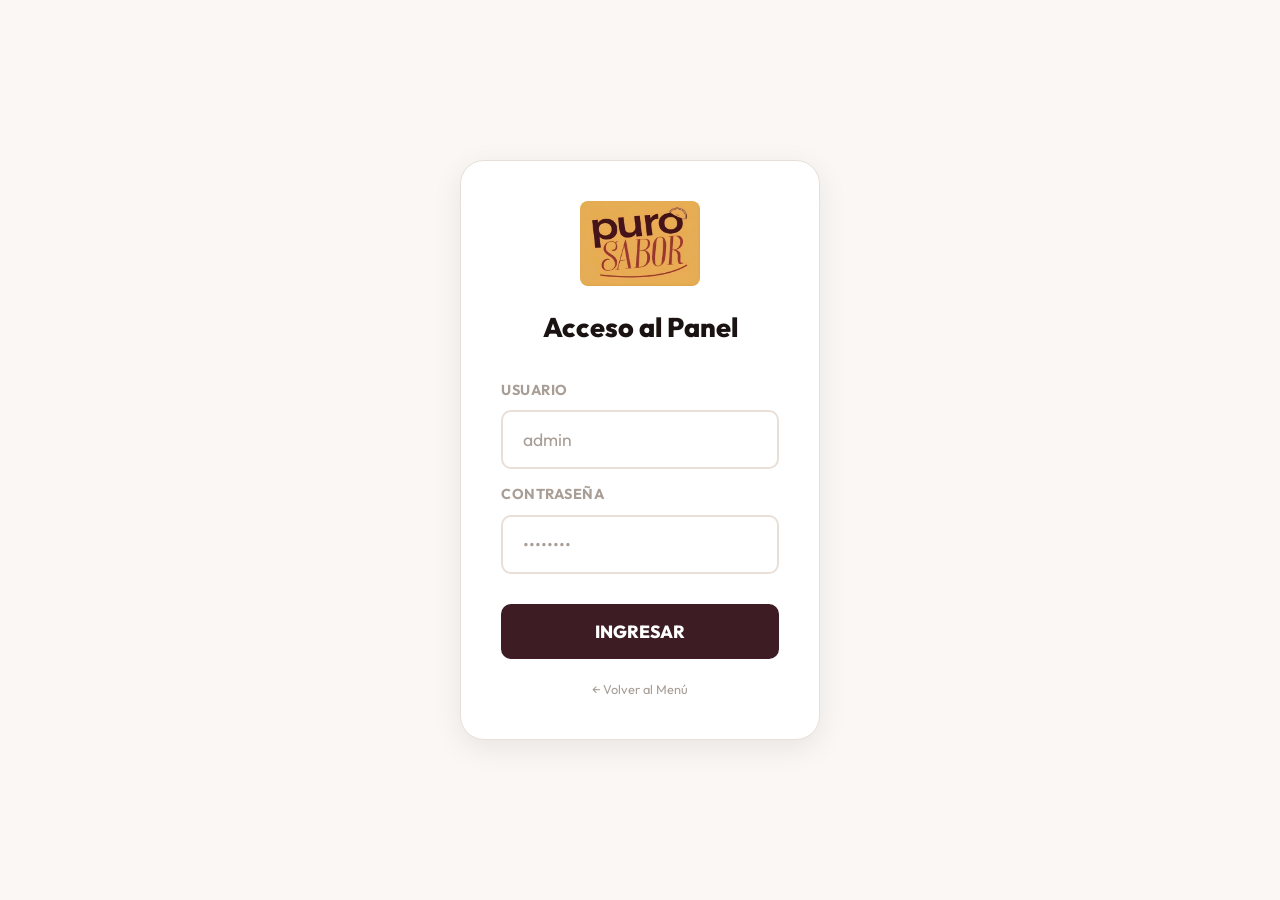
==== admin.html @ fdc26903 "Add files via upload" ====
<!DOCTYPE html>
<html lang="es">

<head>
    <meta charset="UTF-8">
    <meta name="viewport" content="width=device-width, initial-scale=1.0">
    <title>Admin | Puro Sabor</title>
    <link rel="icon" href="https://cdn-icons-png.flaticon.com/512/3075/3075977.png" type="image/png">
    <link rel="stylesheet" href="https://cdnjs.cloudflare.com/ajax/libs/font-awesome/6.5.1/css/all.min.css">
    <link rel="stylesheet" href="style.css">
    <script>if (sessionStorage.getItem('bocado_auth') !== 'true') window.location.href = 'login.html';</script>
</head>

<body>

    <header class="app-header">
        <div class="container" style="display:flex;justify-content:space-between;align-items:center;">
            <div class="brand">
                <img src="img/logo.jpg" alt="Logo" class="brand-logo">
                <div class="brand-text">
                    <h1>Panel Admin</h1>
                    <span>Gestión de Puro Sabor Menú</span>
                </div>
            </div>
            <div style="display:flex;gap:8px;">
                <a href="index.html"
                    style="padding:10px 16px;background:var(--bg-muted);border-radius:10px;color:var(--text-secondary);text-decoration:none;font-size:0.85rem;font-weight:600;"><i
                        class="fas fa-store"></i> Ver Tienda</a>
                <button onclick="sessionStorage.clear();location.href='login.html'"
                    style="padding:10px 16px;background:#fde8e8;border:none;border-radius:10px;color:#e74c3c;font-weight:600;cursor:pointer;font-size:0.85rem;"><i
                        class="fas fa-sign-out-alt"></i></button>
            </div>
        </div>
    </header>

    <main class="container" style="padding-top:20px;padding-bottom:60px;">

        <!-- ===== SHOP STATUS TOGGLE ===== -->
        <section class="admin-form-card" style="border-left: 5px solid var(--brand); padding: 20px;">
            <div style="display: flex; align-items: center; justify-content: space-between;">
                <div>
                    <h3 style="margin-bottom: 4px; color: var(--brand);">ESTADO DEL LOCAL</h3>
                    <p id="shop-status-text" style="font-size: 0.85rem; color: var(--text-secondary);">Cargando
                        estado...</p>
                </div>
                <label class="switch">
                    <input type="checkbox" id="shop-open-toggle" onchange="toggleShopStatus(this.checked)">
                    <span class="slider round"></span>
                </label>
            </div>
        </section>

        <!-- ===== DISCOUNT CODE TOGGLE ===== -->
        <section class="admin-form-card" style="border-left: 5px solid #8b5cf6; padding: 20px; margin-top: 20px;">
            <div style="display: flex; align-items: center; justify-content: space-between;">
                <div>
                    <h3 style="margin-bottom: 4px; color: #8b5cf6;"><i class="fas fa-ticket-alt"></i> CÓDIGO DE DESCUENTO</h3>
                    <p style="font-size: 0.85rem; color: var(--text-secondary);">Habilita un código promocional en el checkout.</p>
                </div>
                <label class="switch">
                    <input type="checkbox" id="discount-toggle" onchange="toggleDiscountStatus(this.checked)">
                    <span class="slider round"></span>
                </label>
            </div>
            
            <div id="discount-settings" style="display: none; padding-top: 15px; margin-top: 15px; border-top: 1px dashed var(--border);">
                <div style="display: flex; gap: 15px; align-items: flex-end;">
                    <div style="flex: 1;">
                        <label style="font-size: 0.75rem; font-weight: bold; color: var(--text-muted); display: block; margin-bottom: 4px;">CÓDIGO GENERADO</label>
                        <div style="display: flex; gap: 8px;">
                            <input type="text" id="discount-code" readonly style="flex: 1; background: var(--bg-hover); padding: 8px 12px; border-radius: 6px; font-family: monospace; font-size: 1.2rem; font-weight: bold; letter-spacing: 2px; color: var(--text-primary); text-align: center; border: 1px solid var(--border);">
                            <button onclick="generateNewDiscountCode()" title="Generar nuevo código" style="background: var(--bg-muted); border: 1px solid var(--border); border-radius: 6px; padding: 0 12px; cursor: pointer; color: var(--text-secondary);"><i class="fas fa-sync-alt"></i></button>
                        </div>
                    </div>
                    <div style="flex: 1;">
                        <label style="font-size: 0.75rem; font-weight: bold; color: var(--text-muted); display: block; margin-bottom: 4px;">MONTO DE DESCUENTO ($)</label>
                        <input type="number" id="discount-amount" value="500" min="0" step="100" style="width: 100%; padding: 8px; border-radius: 6px; border: 1px solid var(--border); font-size: 1rem; text-align: center;">
                    </div>
                </div>
                <button onclick="saveDiscountSettings()" class="btn-save" style="margin-top: 15px; background: #8b5cf6;">Guardar Descuento</button>
            </div>
        </section>

        <!-- ===== HELP SECTION: IMAGES ===== -->
        <section class="admin-form-card"
            style="background: var(--brand-bg); border-style: dashed; border-color: var(--brand); padding: 15px;">
            <h3 style="margin-bottom: 12px; color: var(--brand);">
                <i class="fas fa-info-circle"></i> Instrucciones para fotos
            </h3>
            <p style="font-size: 0.85rem; color: var(--text-secondary); margin-bottom: 12px;">
                Para que tus fotos se vean perfectas en el menú, te recomendamos usar <strong>ImgBB</strong>:
            </p>
            <ol
                style="font-size: 0.8rem; color: var(--text-secondary); margin-left: 18px; margin-bottom: 16px; line-height: 1.5;">
                <li>Entra a <strong>ImgBB</strong> (botón abajo).</li>
                <li>Inicia sesión con tu cuenta de Google.</li>
                <li>Sube la foto de tu producto.</li>
                <li>En el menú desplegable, elige <strong>"Enlaces directos"</strong>.</li>
                <li>Copia ese enlace (termina en .jpg o .png) y pégalo abajo.</li>
            </ol>
            <a href="https://imgbb.com/" target="_blank" class="btn-save"
                style="display: inline-flex; align-items: center; justify-content: center; gap: 8px; text-decoration: none; width: auto; padding: 10px 20px;">
                <i class="fas fa-external-link-alt"></i> IR A IMGBB
            </a>
        </section>

        <!-- ===== BANNERS SECTION ===== -->
        <section>
            <h3 style="font-size:1rem;font-weight:700;margin-bottom:12px;display:flex;align-items:center;gap:8px;"><i
                    class="fas fa-images" style="color:var(--brand);"></i> Carrusel de Promociones</h3>

            <div class="admin-form-card">
                <h3 id="banner-form-title"><i class="fas fa-plus-circle"></i> Nueva Promoción</h3>
                <form id="banner-form">
                    <input type="hidden" id="b-edit-id">
                    <div class="form-group">
                        <label>TÍTULO (con emojis si querés)</label>
                        <input type="text" id="b-title" placeholder="Ej: 🔥 HOY: 2x1 en Pizzas" required>
                    </div>
                    <div class="form-row">
                        <div class="form-group">
                            <label>SUBTÍTULO</label>
                            <input type="text" id="b-subtitle" placeholder="Ej: Solo hasta las 22hs">
                        </div>
                        <div class="form-group">
                            <label>COLOR DE FONDO</label>
                            <input type="color" id="b-color" value="#1a1311" style="height:46px;padding:4px;">
                        </div>
                    </div>
                    <button type="submit" class="btn-save">Guardar Promoción</button>
                    <button type="button" id="b-cancel" class="btn-cancel">Cancelar</button>
                </form>
            </div>

            <div id="banner-list"></div>
        </section>

        <hr style="border:none;border-top:1px solid var(--border);margin:32px 0;">

        <!-- ===== SCHEDULES SECTION ===== -->
        <section>
            <h3 style="font-size:1rem;font-weight:700;margin-bottom:12px;display:flex;align-items:center;gap:8px;"><i
                    class="fas fa-clock" style="color:var(--brand);"></i> Horarios de Entrega</h3>
            <div class="admin-form-card" style="padding:16px;">
                <p style="font-size:0.85rem;color:var(--text-muted);margin-bottom:16px;">
                    Apaga un horario si la cocina ya no puede tomar más pedidos para esa franja. Los cambios se guardan
                    automáticamente.
                </p>
                <div id="schedule-list"
                    style="display:grid;grid-template-columns:repeat(auto-fill, minmax(140px, 1fr));gap:12px;">
                    <!-- Filled by JS -->
                </div>
            </div>
        </section>

        <hr style="border:none;border-top:1px solid var(--border);margin:32px 0;">

        <!-- ===== PRODUCTS SECTION ===== -->
        <section>
            <h3
                style="font-size:1rem;font-weight:700;margin-bottom:12px;display:flex;align-items:center;justify-content:space-between;">
                <span><i class="fas fa-utensils" style="color:var(--brand);"></i> Productos del Menú</span>
            </h3>

            <!-- Botón flotante para móvil -->
            <button class="floating-add-btn" onclick="openProductModal()" title="Agregar producto">
                <i class="fas fa-plus"></i>
            </button>

            <!-- Modal para Agregar/Editar Producto -->
            <div id="product-modal" class="modal-overlay">
                <div class="modal-content">
                    <button class="modal-close" onclick="closeProductModal()"><i class="fas fa-times"></i></button>
                    <h3 id="product-form-title" style="margin-bottom:20px; color:var(--brand);">
                        <i class="fas fa-plus-circle"></i> Agregar Producto
                    </h3>
                    <form id="product-form">
                        <input type="hidden" id="p-edit-id">
                        <div class="form-group">
                            <label>NOMBRE</label>
                            <input type="text" id="p-name" placeholder="Ej: Empanada de Carne" required>
                        </div>
                        <div class="form-row">
                            <div class="form-group">
                                <label>PRECIO ($)</label>
                                <input type="number" id="p-price" placeholder="1450" required>
                            </div>
                            <div class="form-group">
                                <label>CATEGORÍA</label>
                                <select id="p-category">
                                    <option value="Menú Trabajador">Menú Trabajador</option>
                                    <option value="Menú Habitual">Menú Habitual</option>
                                    <option value="Platos Principales">Platos Principales</option>
                                    <option value="Combos">Combos</option>
                                </select>
                            </div>
                        </div>
                        <div class="form-row">
                            <div class="form-group">
                                <label>URL IMAGEN</label>
                                <input type="text" id="p-img" placeholder="https://images.unsplash.com/photo-...">
                            </div>
                            <div class="form-group">
                                <label>STOCK</label>
                                <input type="number" id="p-stock" value="100" min="0" required>
                            </div>
                        </div>
                        <div class="form-group">
                            <label>ORDEN EN EL MENÚ</label>
                            <input type="number" id="p-order" value="1" required>
                        </div>
                        <div class="form-group">
                            <label>DESCRIPCIÓN</label>
                            <textarea id="p-desc" rows="2" placeholder="Ingredientes, tamaño..."></textarea>
                        </div>
                        <div class="form-group"
                            style="display:flex;align-items:center;gap:10px;margin-bottom:16px;background:var(--bg-muted);padding:12px;border-radius:8px;">
                            <label style="margin:0;flex:1;">¿ESTÁ DISPONIBLE?</label>
                            <input type="checkbox" id="p-active" checked
                                style="width:24px;height:24px;accent-color:var(--success);cursor:pointer;">
                            <span style="font-size:0.85rem;color:var(--text-secondary);"
                                id="p-active-lbl">Visible</span>
                        </div>

                        <div style="background:var(--bg-muted); padding:15px; border-radius:12px; margin-bottom:20px;">
                            <label style="font-weight:bold; color:var(--primary); display:block; margin-bottom:10px;"><i
                                    class="fas fa-salad"></i> GESTIÓN DE GUARNICIONES</label>

                            <div class="form-group" style="margin-bottom:15px;">
                                <label>MÁXIMO A ELEGIR</label>
                                <input type="number" id="p-sides-limit" value="1" min="1" max="5" style="width:80px;">
                            </div>

                            <label
                                style="font-size:0.85rem; color:var(--text-secondary); display:block; margin-bottom:8px;">OPCIONES
                                DISPONIBLES:</label>
                            <div id="sides-checkboxes" style="display:grid; grid-template-columns:1fr 1fr; gap:10px;">
                                <!-- Dinámico -->
                            </div>
                        </div>
                        <button type="submit" class="btn-save">Guardar Cambios</button>
                    </form>
                </div>
            </div>

            <div id="product-list"></div>
        </section>
    </main>

    <div id="toast" class="toast"><i class="fas fa-check-circle"></i> <span id="toast-msg"></span></div>

    <script>
        // --- Init & State ---
        // ===================================================
        // CONFIGURACIÓN MAESTRA — API Unificada
        // ===================================================
        const cloudUrl = 'https://synergydev.com.ar/PScomanda/api.php';
        // ===================================================

        let SIDES_LIST = [];

        localStorage.removeItem('bocado_schedules'); // FLUSH CORRUPT DATES
        let products = JSON.parse(localStorage.getItem('bocado_products')) || [];
        let banners = JSON.parse(localStorage.getItem('bocado_banners')) || [];
        let schedules = [];

        function renderSidesAdmin() {
            const container = document.getElementById('sides-checkboxes');
            if (!container) return;
            container.innerHTML = SIDES_LIST.map(side => `
                <label style="display:flex; align-items:center; gap:8px; font-size:0.85rem; cursor:pointer;">
                    <input type="checkbox" class="side-opt" value="${side}" style="width:18px; height:18px;">
                    ${side}
                </label>
            `).join('');
        }

        function openProductModal() {
            resetProductForm();
            document.getElementById('product-modal').classList.add('open');
            document.body.style.overflow = 'hidden';
        }

        function closeProductModal() {
            document.getElementById('product-modal').classList.remove('open');
            document.body.style.overflow = 'auto';
        }

        // Cerrar al hacer clic fuera del contenido
        window.onclick = (event) => {
            const modal = document.getElementById('product-modal');
            if (event.target === modal) closeProductModal();
        };

        async function syncFromCloud() {
            if (!cloudUrl) return;
            try {
                console.log("Sincronizando desde la nube...");
                const res = await fetch(`${cloudUrl}?path=menu_data_admin&_t=${Date.now()}`);
                const data = await res.json();
                console.log("Datos recibidos:", data);
                if (data.products) {
                    products = data.products;
                    localStorage.setItem('bocado_products', JSON.stringify(products));
                }
                if (data.banners) {
                    banners = data.banners;
                    localStorage.setItem('bocado_banners', JSON.stringify(banners));
                }
                if (data.schedules) {
                    schedules = data.schedules;
                    localStorage.setItem('bocado_schedules', JSON.stringify(schedules));
                }
                if (data.config) {
                    const shopOpen = data.config.find(c => c.key === 'shop_open');
                    if (shopOpen) {
                        const isOpen = shopOpen.value === true || String(shopOpen.value).toLowerCase() === 'true' || String(shopOpen.value) === '1';
                        document.getElementById('shop-open-toggle').checked = isOpen;
                        updateStatusUI(isOpen);
                    }
                    
                    const discountActive = data.config.find(c => c.key === 'discount_active');
                    if (discountActive) {
                        const isDiscountOpen = discountActive.value === true || String(discountActive.value).toLowerCase() === 'true' || String(discountActive.value) === '1';
                        document.getElementById('discount-toggle').checked = isDiscountOpen;
                        document.getElementById('discount-settings').style.display = isDiscountOpen ? 'block' : 'none';
                    }
                    const discountCode = data.config.find(c => c.key === 'discount_code');
                    if (discountCode && discountCode.value) {
                        document.getElementById('discount-code').value = discountCode.value;
                    } else if (document.getElementById('discount-toggle').checked) {
                        generateNewDiscountCode();
                    }
                    
                    const discountAmount = data.config.find(c => c.key === 'discount_amount');
                    if (discountAmount && discountAmount.value) {
                        document.getElementById('discount-amount').value = discountAmount.value;
                    }
                }
                if (data.guarniciones && data.guarniciones.length > 0) {
                    SIDES_LIST = data.guarniciones.map(g => g.nombre);
                }
                renderProducts();
                renderBanners();
                renderSchedules();
                renderSidesAdmin();
            } catch (e) {
                console.error("Error en syncFromCloud:", e);
            }
        }

        function updateStatusUI(isOpen) {
            const text = document.getElementById('shop-status-text');
            if (!text) return;
            text.innerHTML = isOpen
                ? '<i class="fas fa-check-circle" style="color:var(--success)"></i> <strong>ABIERTO</strong> (Sigue horario automático)'
                : '<i class="fas fa-times-circle" style="color:var(--danger)"></i> <strong>CERRADO MANUALMENTE</strong>';
        }

        async function toggleShopStatus(isOpen) {
            updateStatusUI(isOpen);
            const config = [{ key: 'shop_open', value: isOpen }];
            await cloudSave('saveConfig', config);
            toast(isOpen ? 'Local abierto (modo automático)' : 'Local cerrado para pedidos');
        }

        function generateNewDiscountCode() {
            const chars = 'ABCDEFGHIJKLMNOPQRSTUVWXYZ0123456789';
            let code = '';
            for (let i = 0; i < 5; i++) {
                code += chars.charAt(Math.floor(Math.random() * chars.length));
            }
            document.getElementById('discount-code').value = code;
        }

        async function toggleDiscountStatus(isActive) {
            document.getElementById('discount-settings').style.display = isActive ? 'block' : 'none';
            
            if (isActive && !document.getElementById('discount-code').value) {
                generateNewDiscountCode();
            }
            
            const config = [
                { key: 'discount_active', value: isActive },
                { key: 'discount_code', value: document.getElementById('discount-code').value || '' },
                { key: 'discount_amount', value: document.getElementById('discount-amount').value || '0' }
            ];
            await cloudSave('saveConfig', config);
            toast(isActive ? 'Descuento activado' : 'Descuento desactivado');
        }

        async function saveDiscountSettings() {
            const code = document.getElementById('discount-code').value;
            const amount = document.getElementById('discount-amount').value;
            if (!code) return toast('Debe haber un código');
            
            const config = [
                { key: 'discount_active', value: document.getElementById('discount-toggle').checked },
                { key: 'discount_code', value: code },
                { key: 'discount_amount', value: amount }
            ];
            await cloudSave('saveConfig', config);
        }

        async function cloudSave(action, payload) {
            if (!cloudUrl) return;
            toast("Guardando en la nube...");
            try {
                const res = await fetch(cloudUrl, {
                    method: 'POST',
                    headers: { 'Content-Type': 'application/json' },
                    body: JSON.stringify({ action, payload })
                });
                const responseData = await res.json();
                if (responseData.success) {
                    toast("Guardado exitoso ✅");
                    setTimeout(syncFromCloud, 500);
                } else {
                    console.error("Error del servidor:", responseData);
                    toast("Error al guardar ❌");
                }
            } catch (e) {
                console.error("Error en cloudSave:", e);
                toast("Error de conexión ❌");
            }
        }

        // --- Render Products ---
        function renderProducts() {
            const el = document.getElementById('product-list');
            if (products.length === 0) {
                el.innerHTML = '<p style="color:var(--text-muted);text-align:center;padding:30px;">Sin productos aún.</p>';
                return;
            }
            // Sort by order
            products.sort((a, b) => {
                const orderA = parseInt(a.sortOrder) || 0;
                const orderB = parseInt(b.sortOrder) || 0;
                return orderA - orderB;
            });

            el.innerHTML = products.map(p => {
                const isInactive = p.active === false || String(p.active).toUpperCase() === 'FALSE' || String(p.active).toUpperCase() === 'FALSO';
                const isActive = !isInactive;
                const stockVal = parseInt(p.stock);
                const isAgotado = isNaN(stockVal) || stockVal <= 0;

                let statusBadge = '';
                if (!isActive) statusBadge = '<span style="background:#555;color:white;padding:2px 8px;border-radius:12px;font-size:0.65rem;font-weight:bold;margin-left:8px;vertical-align:middle;">OCULTO</span>';
                else if (isAgotado) statusBadge = '<span style="background:#e74c3c;color:white;padding:2px 8px;border-radius:12px;font-size:0.65rem;font-weight:bold;margin-left:8px;vertical-align:middle;">AGOTADO (Stock 0)</span>';
                else statusBadge = `<span style="background:var(--success);color:white;padding:2px 8px;border-radius:12px;font-size:0.65rem;font-weight:bold;margin-left:8px;vertical-align:middle;">Stock: ${stockVal}</span>`;
                return `
                <div class="admin-product-row" style="${!isActive ? 'opacity:0.6;' : ''}">
                    <img src="${p.img}" alt="" onerror="this.src='https://placehold.co/50x50/f3eeea/a89e96?text=?'">
                    <div class="info">
                        <h4>${p.name} <span style="font-size:0.75rem;color:var(--text-muted);font-weight:normal;background:var(--bg-muted);padding:2px 6px;border-radius:4px;margin-left:4px;">#${p.sortOrder || 1}</span> ${statusBadge}</h4>
                        <div class="meta-text">${p.category} · ${p.desc?.substring(0, 35) || ''}...</div>
                    </div>
                    <span class="price-tag">$${p.price.toLocaleString('es-AR')}</span>
                    <div class="actions">
                        <button class="btn-edit" onclick="editProduct('${p.id}')" title="Editar"><i class="fas fa-pen"></i></button>
                        <button class="btn-del" onclick="deleteProduct('${p.id}')" title="Eliminar"><i class="fas fa-trash"></i></button>
                    </div>
                </div>
            `}).join('');
        }

        // --- Render Schedules ---
        function renderSchedules() {
            const el = document.getElementById('schedule-list');
            if (schedules.length === 0) {
                el.innerHTML = '<p style="color:var(--text-muted);grid-column:1/-1;">No hay horarios cargados. Espera la sincronización.</p>';
                return;
            }
            el.innerHTML = schedules.map(s => {
                const bg = s.active ? 'var(--brand)' : 'var(--bg-surface)';
                const border = s.active ? 'var(--brand)' : 'var(--border)';
                const color = s.active ? '#fff' : 'var(--text-muted)';
                const iconColor = s.active ? 'var(--brand)' : 'transparent';
                const iconBg = s.active ? '#fff' : 'transparent';
                return `
                <div style="background:${bg}; border:2px solid ${border}; border-radius:12px; padding:16px; display:flex; align-items:center; justify-content:space-between; cursor:pointer; transition:all 0.2s; box-shadow:var(--shadow-sm);" onclick="toggleSchedule('${s.id}', ${!s.active})">
                    <span style="font-weight:800; font-size:1.1rem; color:${color}; pointer-events:none; overflow:hidden; text-overflow:ellipsis; white-space:nowrap; max-width:70%;">${s.time}</span>
                    <div style="width:26px; height:26px; flex-shrink:0; border-radius:50%; background:${iconBg}; border:2px solid ${s.active ? '#fff' : 'var(--border)'}; display:flex; align-items:center; justify-content:center; pointer-events:none;">
                        ${s.active ? '<i class="fas fa-check" style="color:var(--brand); font-size:0.8rem;"></i>' : ''}
                    </div>
                </div>
            `}).join('');
        }

        async function toggleSchedule(id, active) {
            const s = schedules.find(x => String(x.id) === String(id));
            if (s) {
                s.active = active;
                localStorage.setItem('bocado_schedules', JSON.stringify(schedules));
                renderSchedules();
                await cloudSave('saveSchedules', schedules);
            }
        }

        // --- Render Banners ---
        function renderBanners() {
            const el = document.getElementById('banner-list');
            if (banners.length === 0) {
                el.innerHTML = '<p style="color:var(--text-muted);text-align:center;padding:20px;">Sin promociones.</p>';
                return;
            }
            el.innerHTML = banners.map(b => `
                <div class="banner-item">
                    <div style="width:40px;height:40px;border-radius:8px;background:${b.color};flex-shrink:0;"></div>
                    <div class="banner-text">
                        <h4>${b.title}</h4>
                        <p>${b.subtitle || ''}</p>
                    </div>
                    <div style="display:flex;gap:6px;">
                        <button onclick="editBanner('${b.id}')" style="background:var(--bg-muted);border:none;width:32px;height:32px;border-radius:8px;cursor:pointer;color:var(--text-muted);"><i class="fas fa-pen"></i></button>
                        <button onclick="deleteBanner('${b.id}')" style="background:#fde8e8;border:none;width:32px;height:32px;border-radius:8px;cursor:pointer;color:#e74c3c;"><i class="fas fa-trash"></i></button>
                    </div>
                </div>
            `).join('');
        }

        // --- Product CRUD ---
        function parseImageUrl(url) {
            if (!url) return 'https://placehold.co/600x400/f3eeea/a89e96?text=Producto';
            if (url.includes('drive.google.com')) {
                const id = url.match(/\/d\/([a-zA-Z0-9_-]+)/)?.[1] || url.match(/id=([a-zA-Z0-9_-]+)/)?.[1];
                if (id) return `https://drive.google.com/uc?export=view&id=${id}`;
            }
            return url;
        }

        document.getElementById('product-form').onsubmit = async (e) => {
            e.preventDefault();
            const editId = document.getElementById('p-edit-id').value;
            const prod = {
                id: editId ? editId : String(Date.now()),
                name: document.getElementById('p-name').value,
                price: parseFloat(document.getElementById('p-price').value),
                category: document.getElementById('p-category').value,
                img: parseImageUrl(document.getElementById('p-img').value),
                desc: document.getElementById('p-desc').value,
                stock: parseInt(document.getElementById('p-stock').value) || 0,
                sortOrder: parseInt(document.getElementById('p-order').value) || 1,
                active: document.getElementById('p-active').checked,
                sidesLimit: parseInt(document.getElementById('p-sides-limit').value) || 1,
                allowedSides: Array.from(document.querySelectorAll('.side-opt:checked')).map(el => el.value).join(',')
            };
            if (editId) {
                products = products.map(p => String(p.id) === String(editId) ? prod : p);
            } else {
                products.push(prod);
            }
            localStorage.setItem('bocado_products', JSON.stringify(products));
            renderProducts();
            closeProductModal();
            await cloudSave('saveProducts', products);
        };

        window.editProduct = (id) => {
            const p = products.find(x => String(x.id) === String(id));
            document.getElementById('p-edit-id').value = p.id;
            document.getElementById('p-name').value = p.name;
            document.getElementById('p-price').value = p.price;
            document.getElementById('p-category').value = p.category;
            document.getElementById('p-img').value = p.img;
            document.getElementById('p-desc').value = p.desc || '';
            document.getElementById('p-stock').value = p.stock !== undefined ? p.stock : 100;
            document.getElementById('p-order').value = p.sortOrder !== undefined ? p.sortOrder : 1;
            document.getElementById('p-sides-limit').value = p.sidesLimit || 1;

            // Reset y marcar sides
            document.querySelectorAll('.side-opt').forEach(el => el.checked = false);
            if (p.allowedSides) {
                const allowed = p.allowedSides.split(',');
                document.querySelectorAll('.side-opt').forEach(el => {
                    if (allowed.includes(el.value)) el.checked = true;
                });
            }

            const isInactive = p.active === false || String(p.active).toUpperCase() === 'FALSE' || String(p.active).toUpperCase() === 'FALSO';
            document.getElementById('p-active').checked = !isInactive;

            document.getElementById('product-form-title').innerHTML = '<i class="fas fa-edit"></i> Editando Producto';
            document.getElementById('product-modal').classList.add('open');
            document.body.style.overflow = 'hidden';
        };

        window.deleteProduct = async (id) => {
            if (!confirm('¿Eliminar este producto?')) return;
            products = products.filter(p => String(p.id) !== String(id));
            localStorage.setItem('bocado_products', JSON.stringify(products));
            renderProducts();
            await cloudSave('saveProducts', products);
        };

        function resetProductForm() {
            document.getElementById('p-edit-id').value = '';
            document.getElementById('product-form').reset();
            document.getElementById('p-stock').value = 100;
            document.getElementById('p-desc').value = '';
            document.getElementById('p-order').value = 1;
            document.getElementById('p-sides-limit').value = 1;
            document.querySelectorAll('.side-opt').forEach(el => el.checked = false);
            document.getElementById('p-active').checked = true;
            document.getElementById('product-form-title').innerHTML = '<i class="fas fa-plus-circle"></i> Agregar Producto';
        }

        document.getElementById('p-active').onchange = (e) => {
            document.getElementById('p-active-lbl').innerText = e.target.checked ? 'Visible en el menú' : 'Oculto (no se muestra)';
        };

        // --- Banner CRUD ---
        document.getElementById('banner-form').onsubmit = async (e) => {
            e.preventDefault();
            const editId = document.getElementById('b-edit-id').value;
            const banner = {
                id: editId ? editId : String(Date.now()),
                title: document.getElementById('b-title').value,
                subtitle: document.getElementById('b-subtitle').value,
                color: document.getElementById('b-color').value,
            };
            if (editId) {
                banners = banners.map(b => String(b.id) === String(editId) ? banner : b);
            } else {
                banners.push(banner);
            }
            localStorage.setItem('bocado_banners', JSON.stringify(banners));
            resetBannerForm(); renderBanners();
            await cloudSave('saveBanners', banners);
        };

        window.editBanner = (id) => {
            const b = banners.find(x => String(x.id) === String(id));
            document.getElementById('b-edit-id').value = b.id;
            document.getElementById('b-title').value = b.title;
            document.getElementById('b-subtitle').value = b.subtitle;
            document.getElementById('b-color').value = b.color;
            document.getElementById('banner-form-title').innerHTML = '<i class="fas fa-edit"></i> Editando promo';
            document.getElementById('b-cancel').style.display = 'block';
            window.scrollTo({ top: 0, behavior: 'smooth' });
        };

        window.deleteBanner = async (id) => {
            if (!confirm('¿Eliminar esta promo?')) return;
            banners = banners.filter(b => String(b.id) !== String(id));
            localStorage.setItem('bocado_banners', JSON.stringify(banners));
            renderBanners();
            await cloudSave('saveBanners', banners);
        };

        function resetBannerForm() {
            document.getElementById('b-edit-id').value = '';
            document.getElementById('banner-form').reset();
            document.getElementById('b-color').value = '#1a1311';
            document.getElementById('banner-form-title').innerHTML = '<i class="fas fa-plus-circle"></i> Nueva Promoción';
            document.getElementById('b-cancel').style.display = 'none';
        }
        document.getElementById('b-cancel').onclick = resetBannerForm;

        function toast(msg) {
            const t = document.getElementById('toast');
            document.getElementById('toast-msg').innerText = msg;
            t.classList.add('show');
            setTimeout(() => t.classList.remove('show'), 2200);
        }

        // --- Init ---
        renderProducts();
        renderBanners();
        renderSchedules();
        renderSidesAdmin();
        syncFromCloud();
    </script>
</body>

</html>
</body>

</html>
---- style.css ----
/* ===================================================
   BOCADO — Light Premium Design System v3
   =================================================== */

@import url('https://fonts.googleapis.com/css2?family=Outfit:wght@300;400;500;600;700;800&display=swap');

:root {
    --brand: #3d1c24;
    /* Burgundy from logo */
    --brand-light: #f1b860;
    /* Warm yellow from logo */
    --brand-bg: #fff8f0;
    --bg-body: #faf7f4;
    --bg-surface: #ffffff;
    --bg-muted: #f3eeea;
    --text-primary: #1a1311;
    --text-secondary: #6b5e55;
    --text-muted: #a89e96;
    --border: #e8e0d8;
    --success: #2ecc71;
    --danger: #e74c3c;
    --shadow-sm: 0 2px 8px rgba(0, 0, 0, 0.04);
    --shadow-md: 0 8px 30px rgba(0, 0, 0, 0.08);
    --shadow-lg: 0 20px 60px rgba(0, 0, 0, 0.1);
    --radius-sm: 10px;
    --radius-md: 16px;
    --radius-lg: 24px;
    --radius-pill: 50px;
    --transition: 0.3s cubic-bezier(0.4, 0, 0.2, 1);
}

*,
*::before,
*::after {
    margin: 0;
    padding: 0;
    box-sizing: border-box;
}

html {
    scroll-behavior: smooth;
    -webkit-tap-highlight-color: transparent;
}

body {
    font-family: 'Outfit', -apple-system, sans-serif;
    background: var(--bg-body);
    color: var(--text-primary);
    line-height: 1.6;
    min-height: 100vh;
    font-size: 18px;
    /* Increased from 16px */
}

.container {
    max-width: 640px;
    margin: 0 auto;
    padding: 0 16px;
}

/* ========== ANNOUNCEMENT BAR ========== */
.announcement-bar {
    background: linear-gradient(135deg, var(--brand), var(--brand-light));
    color: white;
    padding: 12px 0;
    /* Increased */
    font-size: 0.9rem;
    /* Increased */
    font-weight: 800;
    /* Bolder */
    letter-spacing: 0.5px;
}

.announcement-container {
    overflow: hidden;
    white-space: nowrap;
    position: relative;
    width: 100%;
}

.announcement-content {
    display: inline-block;
    padding-left: 100%;
    animation: marquee 15s linear infinite;
}

@keyframes marquee {
    0% {
        transform: translate(0, 0);
    }

    100% {
        transform: translate(-100%, 0);
    }
}

/* ========== HEADER ========== */
.app-header {
    background: rgba(255, 255, 255, 0.85);
    backdrop-filter: blur(20px);
    -webkit-backdrop-filter: blur(20px);
    position: sticky;
    top: 0;
    z-index: 500;
    border-bottom: 1px solid var(--border);
    padding: 10px 0;
}

.app-header .container {
    display: flex;
    justify-content: space-between;
    align-items: center;
}

.brand {
    display: flex;
    align-items: center;
    gap: 10px;
    text-decoration: none;
}

.brand-logo {
    width: 90px;
    /* Increased */
    height: 75px;
    /* Increased */
    object-fit: contain;
    border-radius: 8px;
    display: flex;
    align-items: center;
    justify-content: center;
    transition: var(--transition);
}

.brand-logo:hover {
    transform: scale(1.05);
}

.brand-text h1 {
    font-size: 1.7rem;
    /* Increased */
    line-height: 1;
    letter-spacing: -0.5px;
    color: var(--text-primary);
}

.brand-text span {
    font-size: 0.9rem;
    /* Increased */
    color: var(--brand);
    text-transform: uppercase;
    letter-spacing: 3px;
    /* Increased for wider stance */
    font-weight: 700;
}

.header-cart {
    position: relative;
    background: var(--bg-muted);
    border: none;
    width: 48px;
    /* Increased */
    height: 48px;
    /* Increased */
    border-radius: 14px;
    cursor: pointer;
    color: var(--text-secondary);
    font-size: 1.3rem;
    /* Increased icon size */
    transition: var(--transition);
}

.header-cart:hover {
    background: var(--brand-bg);
    color: var(--brand);
}

.cart-badge {
    position: absolute;
    top: -6px;
    right: -6px;
    background: var(--brand);
    color: white;
    width: 24px;
    /* Increased */
    height: 24px;
    /* Increased */
    border-radius: 50%;
    font-size: 0.75rem;
    /* Increased */
    font-weight: 800;
    display: none;
    align-items: center;
    justify-content: center;
}

.cart-badge.show {
    display: flex;
}

/* ========== CAROUSEL / PROMOS ========== */
.promo-carousel {
    margin: 16px 0;
    position: relative;
    overflow: hidden;
    border-radius: var(--radius-lg);
    box-shadow: var(--shadow-md);
}

.promo-track {
    display: flex;
    transition: transform 0.5s ease;
}

.promo-slide {
    min-width: 100%;
    padding: 40px 30px;
    /* Increased padding for taller banner */
    background: linear-gradient(135deg, #1a1311 0%, #3b2e28 100%);
    color: white;
    position: relative;
    overflow: hidden;
}

.promo-slide::after {
    content: '';
    position: absolute;
    right: -30px;
    bottom: -30px;
    width: 160px;
    /* Increased decorative element */
    height: 160px;
    background: rgba(255, 255, 255, 0.04);
    border-radius: 50%;
}

.promo-slide h2 {
    font-size: 1.8rem;
    /* Increased */
    font-weight: 800;
    margin-bottom: 8px;
    line-height: 1.2;
}

.promo-slide p {
    font-size: 1rem;
    /* Increased */
    opacity: 0.85;
    /* Better visibility */
    max-width: 280px;
}

.promo-dots {
    display: flex;
    justify-content: center;
    gap: 8px;
    padding: 12px 0;
}

.promo-dot {
    width: 10px;
    /* Increased */
    height: 10px;
    /* Increased */
    border-radius: 50%;
    background: var(--border);
    border: none;
    cursor: pointer;
    transition: var(--transition);
}

.promo-dot.active {
    background: var(--brand);
    width: 28px;
    /* Increased */
    border-radius: 6px;
}

/* ========== SEARCH ========== */
.search-section {
    padding: 12px 0 8px;
}

.search-box {
    display: flex;
    align-items: center;
    gap: 10px;
    background: var(--bg-surface);
    border: 1px solid var(--border);
    border-radius: var(--radius-pill);
    padding: 0 18px;
    box-shadow: var(--shadow-sm);
    transition: var(--transition);
}

.search-box:focus-within {
    border-color: var(--brand);
    box-shadow: 0 0 0 3px rgba(212, 133, 14, 0.1);
}

.search-box i {
    color: var(--text-muted);
}

.search-box input {
    flex: 1;
    border: none;
    background: transparent;
    padding: 12px 0;
    outline: none;
    font-family: inherit;
    color: var(--text-primary);
    font-size: 0.9rem;
}

/* ========== CATEGORIES ========== */
.categories-scroll {
    display: flex;
    gap: 8px;
    overflow-x: auto;
    padding: 12px 0 20px;
    scrollbar-width: none;
}

.categories-scroll::-webkit-scrollbar {
    display: none;
}

.cat-pill {
    padding: 12px 24px;
    /* Increased from 9x20 */
    border-radius: var(--radius-pill);
    background: var(--bg-surface);
    border: 2px solid var(--border);
    /* Slightly thicker */
    color: var(--text-secondary);
    font-size: 1rem;
    /* Increased from 0.85rem */
    font-weight: 700;
    /* Bolder */
    cursor: pointer;
    white-space: nowrap;
    transition: var(--transition);
    font-family: inherit;
}

.cat-pill:hover {
    border-color: var(--brand);
    color: var(--brand);
}

.cat-pill.active {
    background: var(--brand);
    color: white;
    border-color: var(--brand);
}

/* ========== PRODUCTS ========== */
.product-grid {
    display: grid;
    grid-template-columns: 1fr;
    gap: 12px;
    padding-bottom: 130px;
}

.product-card {
    background: var(--bg-surface);
    border-radius: var(--radius-md);
    border: 1px solid var(--border);
    overflow: hidden;
    display: flex;
    flex-direction: column;
    /* Mobile-first vertical layout */
    padding: 0;
    /* Padding moved to body */
    transition: var(--transition);
    box-shadow: var(--shadow-sm);
    position: relative;
    /* For category badge */
}

.product-card:hover {
    box-shadow: var(--shadow-md);
    transform: translateY(-2px);
}

.cat-badge {
    position: absolute;
    top: 16px;
    left: 16px;
    background: #27ae60;
    /* Harmonized Green */
    color: white;
    padding: 6px 14px;
    border-radius: var(--radius-pill);
    font-size: 0.8rem;
    font-weight: 800;
    text-transform: uppercase;
    z-index: 10;
    box-shadow: 0 4px 10px rgba(39, 174, 96, 0.4);
}

.card-img {
    width: 100%;
    /* Full width */
    height: 220px;
    /* Taller image */
    border-radius: 16px 16px 0 0;
    /* Top corners only */
    object-fit: cover;
    flex-shrink: 0;
}

.card-body {
    flex: 1;
    display: flex;
    flex-direction: column;
    justify-content: center;
    padding: 16px 20px;
    /* Inner padding */
    min-width: 0;
}

.card-body h3 {
    font-size: 1.1rem;
    /* Increased */
    font-weight: 700;
    margin-bottom: 4px;
}

.card-body .desc {
    font-size: 0.9rem;
    /* Increased */
    color: var(--text-muted);
    margin-bottom: 10px;
    line-height: 1.4;
}

.card-footer {
    display: flex;
    align-items: center;
    justify-content: space-between;
}

.card-price {
    font-size: 1.3rem;
    /* Increased */
    font-weight: 800;
    color: var(--brand);
}

.btn-add {
    width: 44px;
    /* Increased */
    height: 44px;
    border-radius: 12px;
    background: var(--brand);
    color: white;
    border: none;
    font-size: 1.2rem;
    cursor: pointer;
    transition: var(--transition);
    display: flex;
    align-items: center;
    justify-content: center;
}

.btn-add:active {
    transform: scale(0.9);
}

.qty-control {
    display: flex;
    align-items: center;
    gap: 12px;
    background: var(--bg-muted);
    padding: 6px 12px;
    border-radius: 12px;
}

.qty-control button {
    background: none;
    border: none;
    color: var(--text-primary);
    width: 32px;
    /* Increased */
    height: 32px;
    font-size: 1rem;
    cursor: pointer;
    border-radius: 8px;
    transition: var(--transition);
}

.qty-control button:hover {
    background: var(--brand-bg);
    color: var(--brand);
}

.qty-control span {
    font-weight: 700;
    color: var(--brand);
    min-width: 24px;
    text-align: center;
    font-size: 1.1rem;
}

/* Product note input */
.note-input {
    margin-top: 6px;
    width: 100%;
    padding: 6px 10px;
    border: 1px dashed var(--border);
    border-radius: 8px;
    font-size: 0.75rem;
    background: var(--brand-bg);
    color: var(--text-secondary);
    font-family: inherit;
    outline: none;
}

.note-input:focus {
    border-color: var(--brand);
}

.note-input::placeholder {
    color: var(--text-muted);
}

/* ========== MENU ALERT ========== */
.menu-alert {
    background: var(--brand-bg);
    border: 1px solid var(--border);
    border-left: 5px solid var(--brand);
    border-radius: var(--radius-md);
    padding: 20px;
    margin: 8px 0 24px;
    display: flex;
    gap: 16px;
    box-shadow: var(--shadow-sm);
    animation: fadeIn 0.5s ease-out;
}

.payment-note {
    background: var(--brand-bg);
    border: 1px dashed var(--brand);
    border-radius: var(--radius-sm);
    padding: 10px 14px;
    margin-top: 12px;
    font-size: 0.8rem;
    color: var(--brand);
    line-height: 1.4;
    animation: fadeIn 0.3s ease;
}

.alert-icon {
    font-size: 1.8rem;
    flex-shrink: 0;
    display: flex;
    align-items: center;
}

.alert-body h3 {
    font-size: 0.95rem;
    font-weight: 800;
    color: var(--brand);
    margin-bottom: 6px;
    text-transform: uppercase;
    letter-spacing: 0.5px;
}

.alert-body p {
    font-size: 0.85rem;
    color: var(--text-primary);
    line-height: 1.6;
    margin-bottom: 8px;
}

.alert-hint {
    font-size: 0.75rem;
    color: var(--brand);
    background: #ffffff;
    display: inline-block;
    padding: 4px 10px;
    border-radius: 8px;
    border: 1px solid var(--border);
}

@keyframes fadeIn {
    from {
        opacity: 0;
        transform: translateY(10px);
    }

    to {
        opacity: 1;
        transform: translateY(0);
    }
}

/* ========== CART FLOAT ========== */
.cart-float {
    position: fixed;
    bottom: 20px;
    left: 50%;
    transform: translateX(-50%) translateY(120px);
    width: calc(100% - 32px);
    max-width: 608px;
    background: linear-gradient(135deg, var(--brand), var(--brand-light));
    padding: 16px 22px;
    border-radius: var(--radius-lg);
    display: flex;
    justify-content: space-between;
    align-items: center;
    color: white;
    box-shadow: 0 10px 40px rgba(212, 133, 14, 0.3);
    z-index: 800;
    transition: transform 0.4s cubic-bezier(0.34, 1.56, 0.64, 1);
}

.cart-float.visible {
    transform: translateX(-50%) translateY(0);
}

.cart-float .info {
    line-height: 1.2;
}

.cart-float .info small {
    font-size: 0.7rem;
    opacity: 0.8;
    text-transform: uppercase;
    letter-spacing: 1px;
}

.cart-float .info .total {
    font-size: 1.3rem;
    font-weight: 800;
}

.cart-float .btn-order {
    background: white;
    color: var(--brand);
    border: none;
    padding: 12px 22px;
    border-radius: 12px;
    font-weight: 800;
    cursor: pointer;
    font-family: inherit;
    display: flex;
    align-items: center;
    gap: 8px;
    transition: var(--transition);
}

.cart-float .btn-order:hover {
    transform: scale(1.03);
}

/* ========== CHECKOUT OVERLAY ========== */
.checkout-overlay {
    position: fixed;
    inset: 0;
    z-index: 2000;
    background: var(--bg-body);
    overflow-y: auto;
    transform: translateX(100%);
    transition: transform 0.4s ease;
}

.checkout-overlay.open {
    transform: translateX(0);
}

.checkout-header {
    display: flex;
    align-items: center;
    gap: 14px;
    padding: 20px 0;
    border-bottom: 1px solid var(--border);
    margin-bottom: 20px;
}

.checkout-header button {
    width: 38px;
    height: 38px;
    border: none;
    border-radius: 10px;
    background: var(--bg-muted);
    cursor: pointer;
    font-size: 1rem;
    color: var(--text-primary);
}

.checkout-header h2 {
    font-size: 1.3rem;
    font-weight: 800;
}

.order-item {
    display: flex;
    align-items: center;
    gap: 12px;
    padding: 12px 0;
    border-bottom: 1px solid var(--border);
}

.order-item img {
    width: 50px;
    height: 50px;
    border-radius: 10px;
    object-fit: cover;
}

.order-item .item-info {
    flex: 1;
}

.order-item .item-info h4 {
    font-size: 0.9rem;
    font-weight: 600;
}

.order-item .item-info .item-note {
    font-size: 0.7rem;
    color: var(--brand);
    font-style: italic;
}

.order-item .item-info span {
    font-size: 0.8rem;
    color: var(--text-muted);
}

.order-item .item-price {
    font-weight: 700;
    color: var(--brand);
    white-space: nowrap;
}

.order-total {
    display: flex;
    justify-content: space-between;
    align-items: center;
    padding: 20px 0;
    font-size: 1.4rem;
    font-weight: 800;
}

.order-total .amount {
    color: var(--brand);
}

/* Form styles */
.form-section {
    margin-top: 20px;
    border-top: 1px solid var(--border);
    padding-top: 24px;
}

.form-section h3 {
    font-size: 0.95rem;
    font-weight: 700;
    margin-bottom: 16px;
    display: flex;
    align-items: center;
    gap: 8px;
    color: var(--text-secondary);
}

.form-section h3 i {
    color: var(--brand);
}

.form-group {
    margin-bottom: 14px;
}

.form-group label {
    display: block;
    font-size: 0.9rem;
    /* Increased */
    font-weight: 700;
    color: var(--text-muted);
    margin-bottom: 8px;
    text-transform: uppercase;
    letter-spacing: 0.5px;
}

input,
select,
textarea {
    width: 100%;
    padding: 16px 20px;
    /* Increased */
    border-radius: var(--radius-sm);
    border: 2px solid var(--border);
    /* Slightly thicker border */
    background: var(--bg-surface);
    color: var(--text-primary);
    font-size: 1.1rem;
    /* Increased */
    font-family: inherit;
    transition: var(--transition);
    outline: none;
}

input:focus,
select:focus,
textarea:focus {
    border-color: var(--brand);
    box-shadow: 0 0 0 3px rgba(212, 133, 14, 0.1);
}

input::placeholder,
textarea::placeholder {
    color: var(--text-muted);
}

select {
    cursor: pointer;
    appearance: none;
    background-image: url("data:image/svg+xml,%3Csvg xmlns='http://www.w3.org/2000/svg' width='12' height='12' viewBox='0 0 24 24' fill='none' stroke='%23a89e96' stroke-width='2'%3E%3Cpolyline points='6 9 12 15 18 9'%3E%3C/polyline%3E%3C/svg%3E");
    background-repeat: no-repeat;
    background-position: right 14px center;
}

.form-row {
    display: grid;
    grid-template-columns: 1fr 1fr;
    gap: 10px;
}

.btn-whatsapp {
    display: flex;
    align-items: center;
    justify-content: center;
    gap: 12px;
    width: 100%;
    padding: 16px;
    border: none;
    border-radius: var(--radius-md);
    background: linear-gradient(135deg, #25d366, #128c7e);
    color: white;
    font-size: 1.05rem;
    font-weight: 800;
    font-family: inherit;
    cursor: pointer;
    transition: var(--transition);
    margin-top: 24px;
    margin-bottom: 40px;
    box-shadow: 0 8px 30px rgba(37, 211, 102, 0.2);
}

.btn-whatsapp:hover {
    transform: translateY(-2px);
    box-shadow: 0 12px 40px rgba(37, 211, 102, 0.3);
}

.btn-whatsapp i {
    font-size: 1.3rem;
}

/* ========== MAP STYLES ========== */
#map {
    height: 200px;
    width: 100%;
    border-radius: var(--radius-sm);
    margin-bottom: 10px;
    z-index: 10;
    border: 1px solid var(--border);
}

/* ========== SOCIALS FOOTER ========== */
.footer-section {
    text-align: center;
    padding: 40px 0 30px;
    border-top: 1px solid var(--border);
    margin-top: 20px;
}

.social-icons {
    display: flex;
    justify-content: center;
    gap: 20px;
    margin-bottom: 16px;
}

.social-icons a {
    width: 44px;
    height: 44px;
    border-radius: 12px;
    background: var(--bg-muted);
    color: var(--text-secondary);
    display: flex;
    align-items: center;
    justify-content: center;
    font-size: 1.2rem;
    text-decoration: none;
    transition: var(--transition);
}

.social-icons a:hover {
    background: var(--brand);
    color: white;
}

.footer-copy {
    font-size: 0.7rem;
    color: var(--text-muted);
}

/* ========== TOAST ========== */
.toast {
    position: fixed;
    bottom: 90px;
    left: 50%;
    transform: translateX(-50%) translateY(20px);
    padding: 12px 24px;
    border-radius: var(--radius-pill);
    background: var(--text-primary);
    color: white;
    font-size: 0.85rem;
    font-weight: 500;
    box-shadow: var(--shadow-lg);
    opacity: 0;
    transition: all 0.3s ease;
    z-index: 3000;
    pointer-events: none;
    display: flex;
    align-items: center;
    gap: 8px;
}

.toast.show {
    opacity: 1;
    transform: translateX(-50%) translateY(0);
}

.toast i {
    color: var(--brand-light);
}

/* ========== ADMIN STYLES ========== */
.admin-form-card {
    background: var(--bg-surface);
    border: 1px solid var(--border);
    padding: 24px;
    border-radius: var(--radius-lg);
    margin: 24px 0;
    box-shadow: var(--shadow-sm);
}

.admin-form-card h3 {
    font-size: 1rem;
    font-weight: 700;
    margin-bottom: 18px;
    display: flex;
    align-items: center;
    gap: 8px;
}

.admin-form-card h3 i {
    color: var(--brand);
}

.btn-save {
    width: 100%;
    padding: 14px;
    border: none;
    border-radius: var(--radius-sm);
    background: linear-gradient(135deg, var(--brand), var(--brand-light));
    color: white;
    font-weight: 700;
    font-size: 0.95rem;
    font-family: inherit;
    cursor: pointer;
    transition: var(--transition);
}

.btn-save:hover {
    transform: translateY(-1px);
    box-shadow: 0 6px 20px rgba(212, 133, 14, 0.25);
}

.btn-cancel {
    width: 100%;
    padding: 12px;
    border: 1px solid var(--border);
    border-radius: var(--radius-sm);
    background: transparent;
    color: var(--text-secondary);
    font-weight: 500;
    font-family: inherit;
    cursor: pointer;
    margin-top: 8px;
    display: none;
}

.btn-danger {
    background: var(--danger);
    color: white;
    border: none;
    padding: 14px;
    border-radius: var(--radius-sm);
    width: 100%;
    font-weight: 700;
    font-family: inherit;
    cursor: pointer;
    margin-top: 8px;
    display: none;
}

.admin-product-row {
    display: flex;
    align-items: center;
    gap: 12px;
    padding: 14px;
    border-radius: var(--radius-sm);
    background: var(--bg-surface);
    border: 1px solid var(--border);
    margin-bottom: 8px;
    transition: var(--transition);
}

.admin-product-row:hover {
    box-shadow: var(--shadow-sm);
}

.admin-product-row img {
    width: 50px;
    height: 50px;
    border-radius: 8px;
    object-fit: cover;
    flex-shrink: 0;
}

.admin-product-row .info {
    flex: 1;
    min-width: 0;
}

.admin-product-row .info h4 {
    font-size: 0.9rem;
    font-weight: 600;
    white-space: nowrap;
    overflow: hidden;
    text-overflow: ellipsis;
}

.admin-product-row .info .meta-text {
    font-size: 0.72rem;
    color: var(--text-muted);
}

.admin-product-row .price-tag {
    font-weight: 700;
    color: var(--brand);
    white-space: nowrap;
    margin-right: 8px;
}

.admin-product-row .actions {
    display: flex;
    gap: 6px;
}

.admin-product-row .actions button {
    width: 32px;
    height: 32px;
    border: none;
    border-radius: 8px;
    background: var(--bg-muted);
    color: var(--text-muted);
    cursor: pointer;
    transition: var(--transition);
    font-size: 0.8rem;
}

.admin-product-row .actions .btn-edit:hover {
    background: var(--brand-bg);
    color: var(--brand);
}

.admin-product-row .actions .btn-del:hover {
    background: #fde8e8;
    color: var(--danger);
}

/* Banner admin section */
.banner-section {
    margin-top: 32px;
}

.banner-item {
    background: var(--bg-surface);
    border: 1px solid var(--border);
    padding: 14px;
    border-radius: var(--radius-sm);
    margin-bottom: 8px;
    display: flex;
    align-items: center;
    gap: 12px;
}

.banner-item .banner-text {
    flex: 1;
}

.banner-item .banner-text h4 {
    font-size: 0.9rem;
}

.banner-item .banner-text p {
    font-size: 0.75rem;
    color: var(--text-muted);
}

/* Login page */
.login-wrapper {
    min-height: 100vh;
    display: flex;
    align-items: center;
    justify-content: center;
    background: var(--bg-body);
}

.login-box {
    background: var(--bg-surface);
    border: 1px solid var(--border);
    padding: 40px;
    border-radius: var(--radius-lg);
    width: 100%;
    max-width: 360px;
    text-align: center;
    box-shadow: var(--shadow-md);
}

.login-box h2 {
    margin: 20px 0 30px;
    font-weight: 800;
}

.login-box .error-msg {
    color: var(--danger);
    font-size: 0.8rem;
    margin-top: 10px;
    display: none;
}

/* ========== RESPONSIVE ========== */
@media (min-width: 500px) {
    .product-grid {
        grid-template-columns: 1fr 1fr;
    }
}

@media (min-width: 768px) {
    .container {
        max-width: 720px;
    }
}

@media (min-width: 1024px) {
    .container {
        max-width: 900px;
    }

    .product-grid {
        grid-template-columns: repeat(3, 1fr);
    }
}

/* ========== EMPTY STATE ========== */
.empty-state {
    text-align: center;
    padding: 60px 20px;
    color: var(--text-muted);
    grid-column: 1 / -1;
}

.empty-state i {
    font-size: 2.5rem;
    margin-bottom: 12px;
    opacity: 0.3;
    display: block;
}

/* ========== SCROLLBAR ========== */
::-webkit-scrollbar {
    width: 5px;
}

::-webkit-scrollbar-track {
    background: transparent;
}

::-webkit-scrollbar-thumb {
    background: var(--border);
    border-radius: 10px;
}

/* ========== ADMIN MODAL & FLOATING BTN ========== */
.modal-overlay {
    position: fixed;
    top: 0;
    left: 0;
    width: 100%;
    height: 100%;
    background: rgba(0, 0, 0, 0.6);
    backdrop-filter: blur(8px);
    -webkit-backdrop-filter: blur(8px);
    display: none;
    align-items: center;
    justify-content: center;
    z-index: 2000;
    padding: 16px;
    animation: fadeIn 0.3s ease;
}

.modal-overlay.open {
    display: flex;
}

.modal-content {
    background: var(--bg-body);
    width: 100%;
    max-width: 600px;
    max-height: 90vh;
    overflow-y: auto;
    border-radius: var(--radius-lg);
    box-shadow: var(--shadow-lg);
    padding: 32px 24px 24px;
    position: relative;
    animation: slideUp 0.4s cubic-bezier(0.34, 1.56, 0.64, 1);
}

@keyframes slideUp {
    from { transform: translateY(50px); opacity: 0; }
    to { transform: translateY(0); opacity: 1; }
}

.modal-close {
    position: absolute;
    top: 15px;
    right: 15px;
    background: var(--bg-muted);
    border: none;
    width: 40px;
    height: 40px;
    border-radius: 50%;
    cursor: pointer;
    display: flex;
    align-items: center;
    justify-content: center;
    font-size: 1.2rem;
    color: var(--text-secondary);
    z-index: 10;
}

.floating-add-btn {
    position: fixed;
    bottom: 24px;
    right: 24px;
    background: var(--brand);
    color: white;
    width: 64px;
    height: 64px;
    border-radius: 50%;
    border: none;
    box-shadow: 0 10px 30px rgba(61, 28, 36, 0.4);
    cursor: pointer;
    z-index: 1000;
    display: flex;
    align-items: center;
    justify-content: center;
    font-size: 1.8rem;
    transition: var(--transition);
}

.floating-add-btn:hover {
    transform: scale(1.1) rotate(90deg);
}

.floating-add-btn:active {
    transform: scale(0.9);
}

.admin-form-card {
    background: var(--bg-surface);
    padding: 24px;
    border-radius: var(--radius-md);
    border: 1px solid var(--border);
    box-shadow: var(--shadow-sm);
    margin-bottom: 24px;
}

.form-row {
    display: grid;
    grid-template-columns: 1fr 1fr;
    gap: 16px;
}

@media (max-width: 480px) {
    .form-row {
        grid-template-columns: 1fr;
    }
}

.btn-save {
    width: 100%;
    padding: 16px;
    background: var(--brand);
    color: white;
    border: none;
    border-radius: var(--radius-sm);
    font-weight: 800;
    font-size: 1.1rem;
    cursor: pointer;
    margin-top: 10px;
    transition: var(--transition);
}

.btn-cancel {
    width: 100%;
    padding: 12px;
    background: transparent;
    color: var(--text-muted);
    border: none;
    font-weight: 600;
    cursor: pointer;
    margin-top: 8px;
}

/* Toggle Switch */
.switch {
  position: relative;
  display: inline-block;
  width: 54px;
  height: 28px;
}
.switch input { opacity: 0; width: 0; height: 0; }
.slider {
  position: absolute; cursor: pointer; top: 0; left: 0; right: 0; bottom: 0;
  background-color: #ccc; transition: .4s; border-radius: 34px;
}
.slider:before {
  position: absolute; content: ""; height: 20px; width: 20px; left: 4px; bottom: 4px;
  background-color: white; transition: .4s; border-radius: 50%;
}
input:checked + .slider { background-color: var(--success); }
input:focus + .slider { box-shadow: 0 0 1px var(--success); }
input:checked + .slider:before { transform: translateX(26px); }
.slider.round { border-radius: 34px; }
.slider.round:before { border-radius: 50%; }
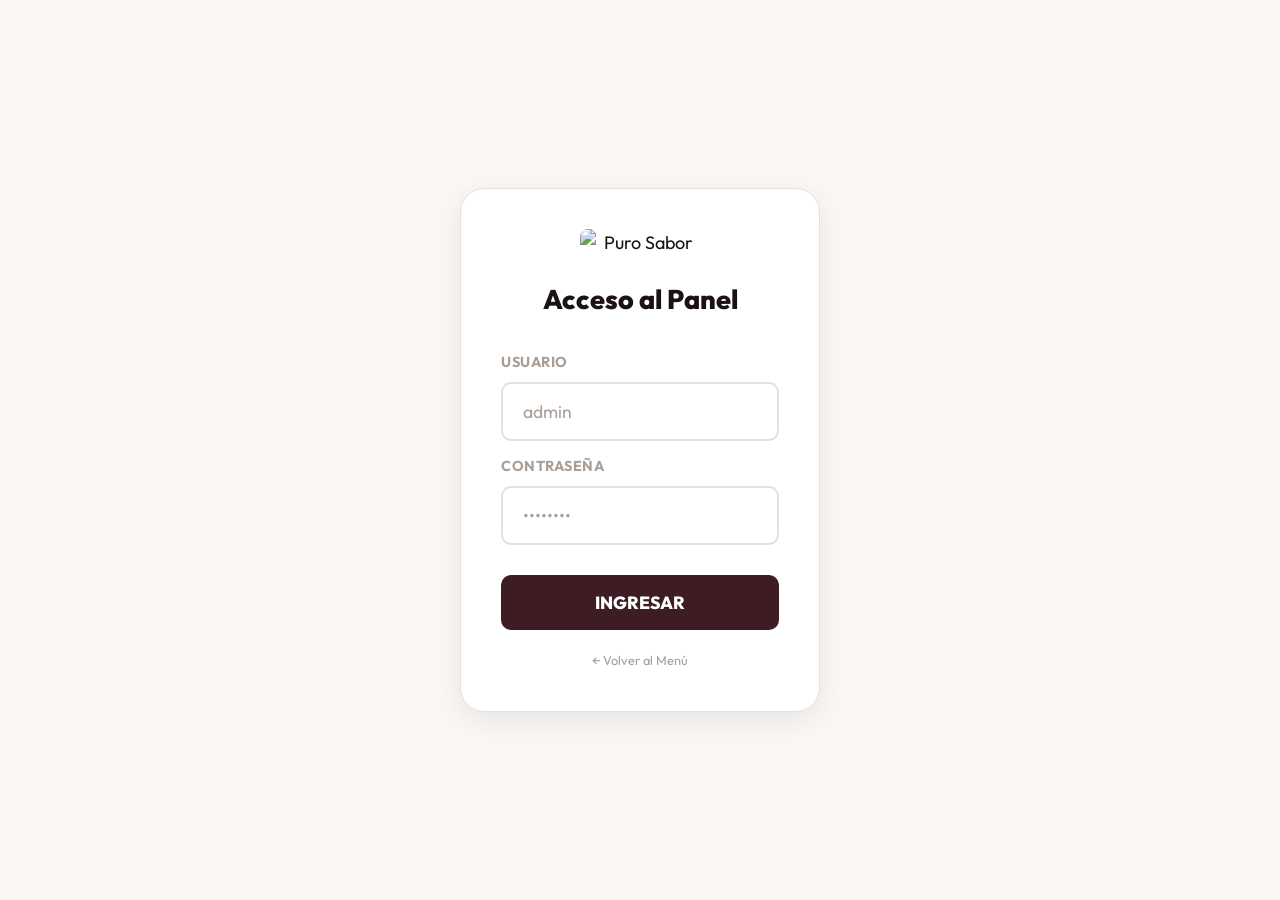
==== commit 305ea39f: "Add files via upload" ====
--- a/admin.html
+++ b/admin.html
@@ -16,7 +16,7 @@
     <header class="app-header">
         <div class="container" style="display:flex;justify-content:space-between;align-items:center;">
             <div class="brand">
-                <img src="img/logo.jpg" alt="Logo" class="brand-logo">
+                <img src="img/logo.webp" alt="Logo" class="brand-logo">
                 <div class="brand-text">
                     <h1>Panel Admin</h1>
                     <span>Gestión de Puro Sabor Menú</span>
@@ -54,30 +54,42 @@
         <section class="admin-form-card" style="border-left: 5px solid #8b5cf6; padding: 20px; margin-top: 20px;">
             <div style="display: flex; align-items: center; justify-content: space-between;">
                 <div>
-                    <h3 style="margin-bottom: 4px; color: #8b5cf6;"><i class="fas fa-ticket-alt"></i> CÓDIGO DE DESCUENTO</h3>
-                    <p style="font-size: 0.85rem; color: var(--text-secondary);">Habilita un código promocional en el checkout.</p>
+                    <h3 style="margin-bottom: 4px; color: #8b5cf6;"><i class="fas fa-ticket-alt"></i> CÓDIGO DE
+                        DESCUENTO</h3>
+                    <p style="font-size: 0.85rem; color: var(--text-secondary);">Habilita un código promocional en el
+                        checkout.</p>
                 </div>
                 <label class="switch">
                     <input type="checkbox" id="discount-toggle" onchange="toggleDiscountStatus(this.checked)">
                     <span class="slider round"></span>
                 </label>
             </div>
-            
-            <div id="discount-settings" style="display: none; padding-top: 15px; margin-top: 15px; border-top: 1px dashed var(--border);">
+
+            <div id="discount-settings"
+                style="display: none; padding-top: 15px; margin-top: 15px; border-top: 1px dashed var(--border);">
                 <div style="display: flex; gap: 15px; align-items: flex-end;">
                     <div style="flex: 1;">
-                        <label style="font-size: 0.75rem; font-weight: bold; color: var(--text-muted); display: block; margin-bottom: 4px;">CÓDIGO GENERADO</label>
+                        <label
+                            style="font-size: 0.75rem; font-weight: bold; color: var(--text-muted); display: block; margin-bottom: 4px;">CÓDIGO
+                            GENERADO</label>
                         <div style="display: flex; gap: 8px;">
-                            <input type="text" id="discount-code" readonly style="flex: 1; background: var(--bg-hover); padding: 8px 12px; border-radius: 6px; font-family: monospace; font-size: 1.2rem; font-weight: bold; letter-spacing: 2px; color: var(--text-primary); text-align: center; border: 1px solid var(--border);">
-                            <button onclick="generateNewDiscountCode()" title="Generar nuevo código" style="background: var(--bg-muted); border: 1px solid var(--border); border-radius: 6px; padding: 0 12px; cursor: pointer; color: var(--text-secondary);"><i class="fas fa-sync-alt"></i></button>
+                            <input type="text" id="discount-code" readonly
+                                style="flex: 1; background: var(--bg-hover); padding: 8px 12px; border-radius: 6px; font-family: monospace; font-size: 1.2rem; font-weight: bold; letter-spacing: 2px; color: var(--text-primary); text-align: center; border: 1px solid var(--border);">
+                            <button onclick="generateNewDiscountCode()" title="Generar nuevo código"
+                                style="background: var(--bg-muted); border: 1px solid var(--border); border-radius: 6px; padding: 0 12px; cursor: pointer; color: var(--text-secondary);"><i
+                                    class="fas fa-sync-alt"></i></button>
                         </div>
                     </div>
                     <div style="flex: 1;">
-                        <label style="font-size: 0.75rem; font-weight: bold; color: var(--text-muted); display: block; margin-bottom: 4px;">MONTO DE DESCUENTO ($)</label>
-                        <input type="number" id="discount-amount" value="500" min="0" step="100" style="width: 100%; padding: 8px; border-radius: 6px; border: 1px solid var(--border); font-size: 1rem; text-align: center;">
-                    </div>
-                </div>
-                <button onclick="saveDiscountSettings()" class="btn-save" style="margin-top: 15px; background: #8b5cf6;">Guardar Descuento</button>
+                        <label
+                            style="font-size: 0.75rem; font-weight: bold; color: var(--text-muted); display: block; margin-bottom: 4px;">MONTO
+                            DE DESCUENTO ($)</label>
+                        <input type="number" id="discount-amount" value="500" min="0" step="100"
+                            style="width: 100%; padding: 8px; border-radius: 6px; border: 1px solid var(--border); font-size: 1rem; text-align: center;">
+                    </div>
+                </div>
+                <button onclick="saveDiscountSettings()" class="btn-save"
+                    style="margin-top: 15px; background: #8b5cf6;">Guardar Descuento</button>
             </div>
         </section>
 
@@ -318,7 +330,7 @@
                         document.getElementById('shop-open-toggle').checked = isOpen;
                         updateStatusUI(isOpen);
                     }
-                    
+
                     const discountActive = data.config.find(c => c.key === 'discount_active');
                     if (discountActive) {
                         const isDiscountOpen = discountActive.value === true || String(discountActive.value).toLowerCase() === 'true' || String(discountActive.value) === '1';
@@ -331,7 +343,7 @@
                     } else if (document.getElementById('discount-toggle').checked) {
                         generateNewDiscountCode();
                     }
-                    
+
                     const discountAmount = data.config.find(c => c.key === 'discount_amount');
                     if (discountAmount && discountAmount.value) {
                         document.getElementById('discount-amount').value = discountAmount.value;
@@ -375,11 +387,11 @@
 
         async function toggleDiscountStatus(isActive) {
             document.getElementById('discount-settings').style.display = isActive ? 'block' : 'none';
-            
+
             if (isActive && !document.getElementById('discount-code').value) {
                 generateNewDiscountCode();
             }
-            
+
             const config = [
                 { key: 'discount_active', value: isActive },
                 { key: 'discount_code', value: document.getElementById('discount-code').value || '' },
@@ -393,7 +405,7 @@
             const code = document.getElementById('discount-code').value;
             const amount = document.getElementById('discount-amount').value;
             if (!code) return toast('Debe haber un código');
-            
+
             const config = [
                 { key: 'discount_active', value: document.getElementById('discount-toggle').checked },
                 { key: 'discount_code', value: code },
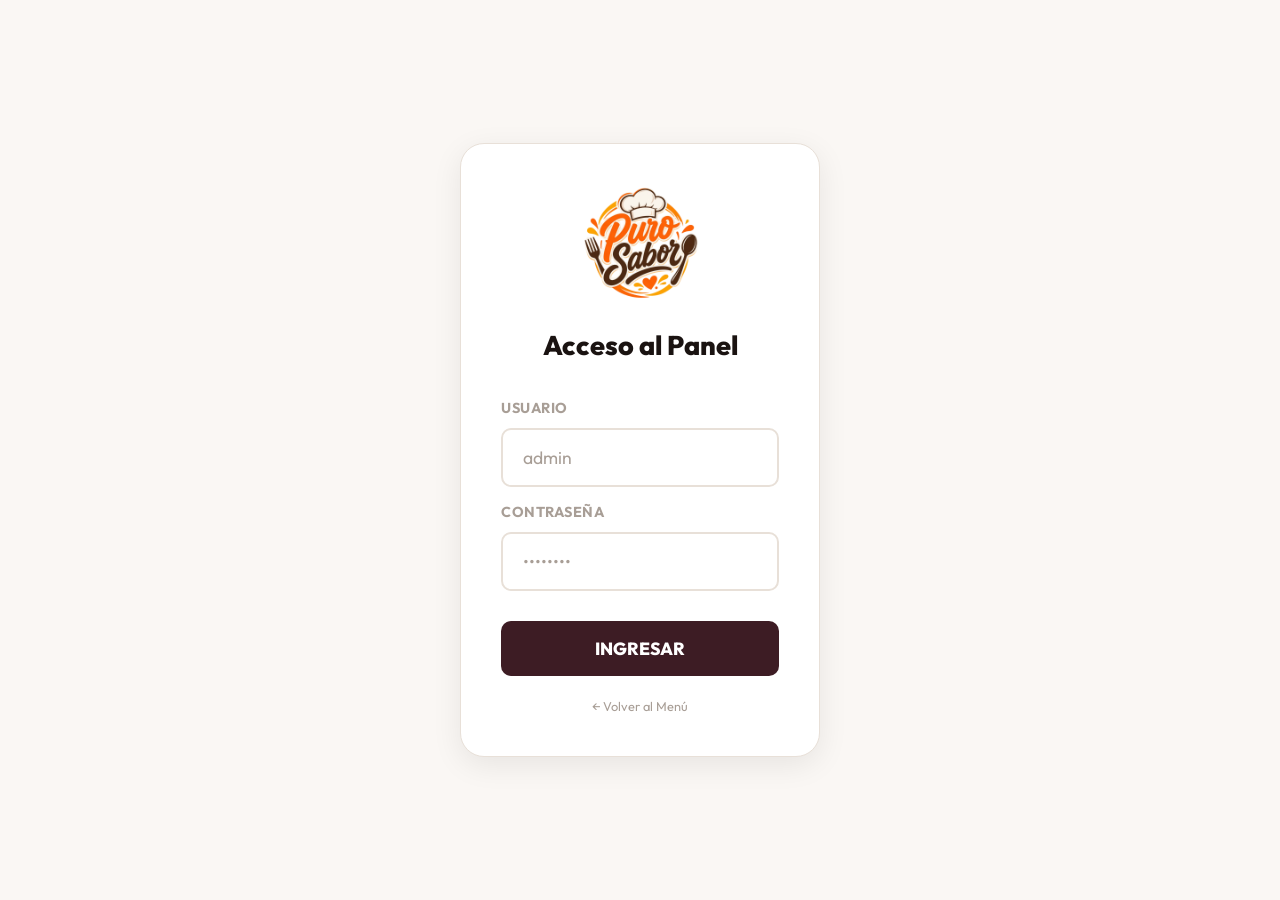
==== commit c146bb3a: "Add files via upload" ====
--- a/admin.html
+++ b/admin.html
@@ -18,8 +18,7 @@
             <div class="brand">
                 <img src="img/logo.webp" alt="Logo" class="brand-logo">
                 <div class="brand-text">
-                    <h1>Panel Admin</h1>
-                    <span>Gestión de Puro Sabor Menú</span>
+                    <span>Admin: Gestión de Puro Sabor Menú</span>
                 </div>
             </div>
             <div style="display:flex;gap:8px;">
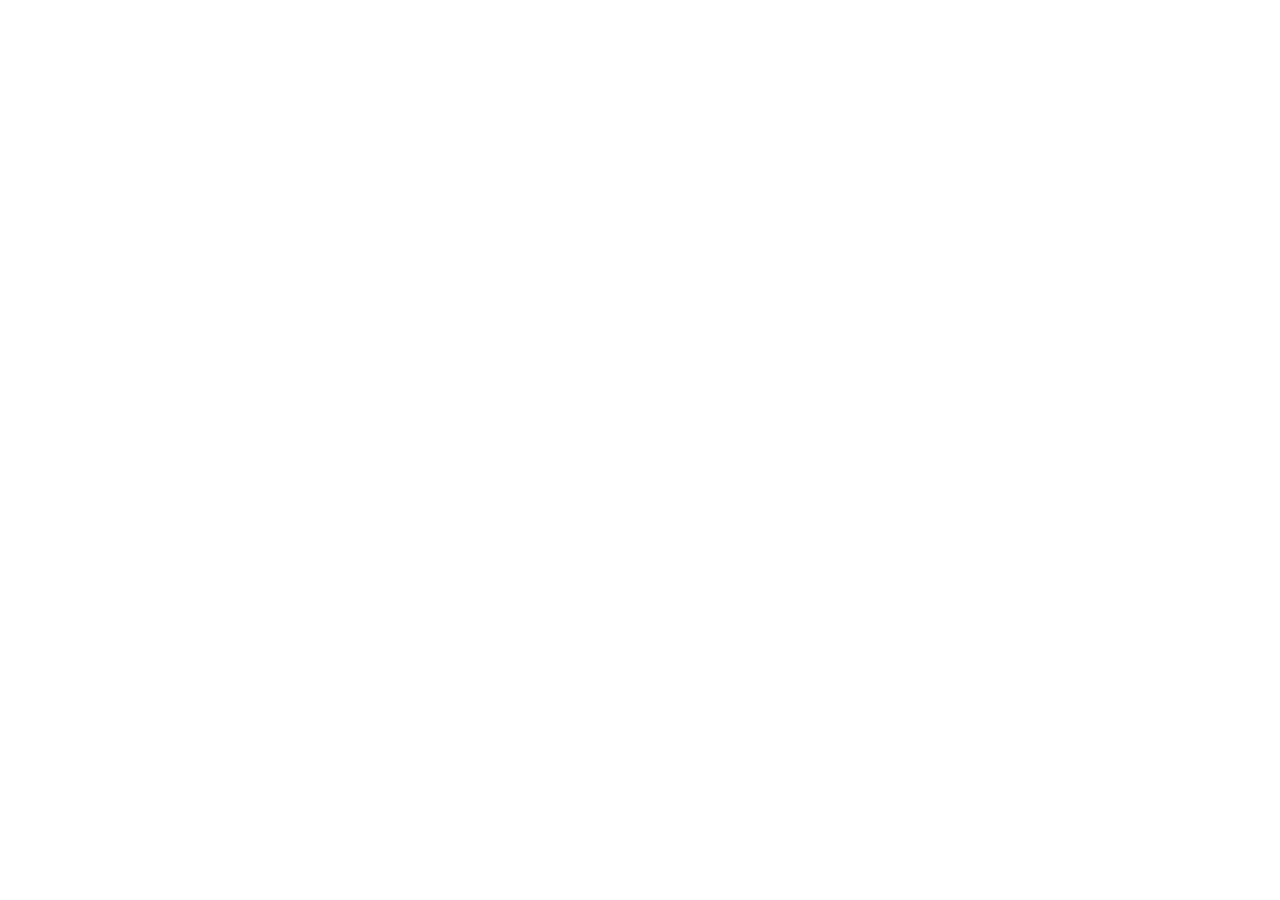
==== commit b35bf7f3: "Add files via upload" ====
--- a/admin.html
+++ b/admin.html
@@ -1,691 +1,45 @@
 <!DOCTYPE html>
 <html lang="es">
-
 <head>
     <meta charset="UTF-8">
     <meta name="viewport" content="width=device-width, initial-scale=1.0">
-    <title>Admin | Puro Sabor</title>
-    <link rel="icon" href="https://cdn-icons-png.flaticon.com/512/3075/3075977.png" type="image/png">
-    <link rel="stylesheet" href="https://cdnjs.cloudflare.com/ajax/libs/font-awesome/6.5.1/css/all.min.css">
-    <link rel="stylesheet" href="style.css">
-    <script>if (sessionStorage.getItem('bocado_auth') !== 'true') window.location.href = 'login.html';</script>
+    <title>Puro Sabor | Redireccionando Admin</title>
+    <meta http-equiv="refresh" content="0;url=https://purosabor.net.ar/admin.html">
+    <link rel="canonical" href="https://purosabor.net.ar/admin.html">
+    <script>
+        window.location.replace("https://purosabor.net.ar/admin.html");
+    </script>
+    <style>
+        body {
+            font-family: system-ui, -apple-system, sans-serif;
+            background: #111827;
+            color: white;
+            display: flex;
+            align-items: center;
+            justify-content: center;
+            height: 100vh;
+            margin: 0;
+            text-align: center;
+            padding: 20px;
+        }
+        .card {
+            background: #1f2937;
+            padding: 30px;
+            border-radius: 16px;
+            border: 1px solid #374151;
+            max-width: 400px;
+            box-shadow: 0 10px 30px rgba(0,0,0,0.5);
+        }
+        a {
+            color: #3b82f6;
+            font-weight: bold;
+        }
+    </style>
 </head>
-
 <body>
-
-    <header class="app-header">
-        <div class="container" style="display:flex;justify-content:space-between;align-items:center;">
-            <div class="brand">
-                <img src="img/logo.webp" alt="Logo" class="brand-logo">
-                <div class="brand-text">
-                    <span>Admin: Gestión de Puro Sabor Menú</span>
-                </div>
-            </div>
-            <div style="display:flex;gap:8px;">
-                <a href="index.html"
-                    style="padding:10px 16px;background:var(--bg-muted);border-radius:10px;color:var(--text-secondary);text-decoration:none;font-size:0.85rem;font-weight:600;"><i
-                        class="fas fa-store"></i> Ver Tienda</a>
-                <button onclick="sessionStorage.clear();location.href='login.html'"
-                    style="padding:10px 16px;background:#fde8e8;border:none;border-radius:10px;color:#e74c3c;font-weight:600;cursor:pointer;font-size:0.85rem;"><i
-                        class="fas fa-sign-out-alt"></i></button>
-            </div>
-        </div>
-    </header>
-
-    <main class="container" style="padding-top:20px;padding-bottom:60px;">
-
-        <!-- ===== SHOP STATUS TOGGLE ===== -->
-        <section class="admin-form-card" style="border-left: 5px solid var(--brand); padding: 20px;">
-            <div style="display: flex; align-items: center; justify-content: space-between;">
-                <div>
-                    <h3 style="margin-bottom: 4px; color: var(--brand);">ESTADO DEL LOCAL</h3>
-                    <p id="shop-status-text" style="font-size: 0.85rem; color: var(--text-secondary);">Cargando
-                        estado...</p>
-                </div>
-                <label class="switch">
-                    <input type="checkbox" id="shop-open-toggle" onchange="toggleShopStatus(this.checked)">
-                    <span class="slider round"></span>
-                </label>
-            </div>
-        </section>
-
-        <!-- ===== DISCOUNT CODE TOGGLE ===== -->
-        <section class="admin-form-card" style="border-left: 5px solid #8b5cf6; padding: 20px; margin-top: 20px;">
-            <div style="display: flex; align-items: center; justify-content: space-between;">
-                <div>
-                    <h3 style="margin-bottom: 4px; color: #8b5cf6;"><i class="fas fa-ticket-alt"></i> CÓDIGO DE
-                        DESCUENTO</h3>
-                    <p style="font-size: 0.85rem; color: var(--text-secondary);">Habilita un código promocional en el
-                        checkout.</p>
-                </div>
-                <label class="switch">
-                    <input type="checkbox" id="discount-toggle" onchange="toggleDiscountStatus(this.checked)">
-                    <span class="slider round"></span>
-                </label>
-            </div>
-
-            <div id="discount-settings"
-                style="display: none; padding-top: 15px; margin-top: 15px; border-top: 1px dashed var(--border);">
-                <div style="display: flex; gap: 15px; align-items: flex-end;">
-                    <div style="flex: 1;">
-                        <label
-                            style="font-size: 0.75rem; font-weight: bold; color: var(--text-muted); display: block; margin-bottom: 4px;">CÓDIGO
-                            GENERADO</label>
-                        <div style="display: flex; gap: 8px;">
-                            <input type="text" id="discount-code" readonly
-                                style="flex: 1; background: var(--bg-hover); padding: 8px 12px; border-radius: 6px; font-family: monospace; font-size: 1.2rem; font-weight: bold; letter-spacing: 2px; color: var(--text-primary); text-align: center; border: 1px solid var(--border);">
-                            <button onclick="generateNewDiscountCode()" title="Generar nuevo código"
-                                style="background: var(--bg-muted); border: 1px solid var(--border); border-radius: 6px; padding: 0 12px; cursor: pointer; color: var(--text-secondary);"><i
-                                    class="fas fa-sync-alt"></i></button>
-                        </div>
-                    </div>
-                    <div style="flex: 1;">
-                        <label
-                            style="font-size: 0.75rem; font-weight: bold; color: var(--text-muted); display: block; margin-bottom: 4px;">MONTO
-                            DE DESCUENTO ($)</label>
-                        <input type="number" id="discount-amount" value="500" min="0" step="100"
-                            style="width: 100%; padding: 8px; border-radius: 6px; border: 1px solid var(--border); font-size: 1rem; text-align: center;">
-                    </div>
-                </div>
-                <button onclick="saveDiscountSettings()" class="btn-save"
-                    style="margin-top: 15px; background: #8b5cf6;">Guardar Descuento</button>
-            </div>
-        </section>
-
-        <!-- ===== HELP SECTION: IMAGES ===== -->
-        <section class="admin-form-card"
-            style="background: var(--brand-bg); border-style: dashed; border-color: var(--brand); padding: 15px;">
-            <h3 style="margin-bottom: 12px; color: var(--brand);">
-                <i class="fas fa-info-circle"></i> Instrucciones para fotos
-            </h3>
-            <p style="font-size: 0.85rem; color: var(--text-secondary); margin-bottom: 12px;">
-                Para que tus fotos se vean perfectas en el menú, te recomendamos usar <strong>ImgBB</strong>:
-            </p>
-            <ol
-                style="font-size: 0.8rem; color: var(--text-secondary); margin-left: 18px; margin-bottom: 16px; line-height: 1.5;">
-                <li>Entra a <strong>ImgBB</strong> (botón abajo).</li>
-                <li>Inicia sesión con tu cuenta de Google.</li>
-                <li>Sube la foto de tu producto.</li>
-                <li>En el menú desplegable, elige <strong>"Enlaces directos"</strong>.</li>
-                <li>Copia ese enlace (termina en .jpg o .png) y pégalo abajo.</li>
-            </ol>
-            <a href="https://imgbb.com/" target="_blank" class="btn-save"
-                style="display: inline-flex; align-items: center; justify-content: center; gap: 8px; text-decoration: none; width: auto; padding: 10px 20px;">
-                <i class="fas fa-external-link-alt"></i> IR A IMGBB
-            </a>
-        </section>
-
-        <!-- ===== BANNERS SECTION ===== -->
-        <section>
-            <h3 style="font-size:1rem;font-weight:700;margin-bottom:12px;display:flex;align-items:center;gap:8px;"><i
-                    class="fas fa-images" style="color:var(--brand);"></i> Carrusel de Promociones</h3>
-
-            <div class="admin-form-card">
-                <h3 id="banner-form-title"><i class="fas fa-plus-circle"></i> Nueva Promoción</h3>
-                <form id="banner-form">
-                    <input type="hidden" id="b-edit-id">
-                    <div class="form-group">
-                        <label>TÍTULO (con emojis si querés)</label>
-                        <input type="text" id="b-title" placeholder="Ej: 🔥 HOY: 2x1 en Pizzas" required>
-                    </div>
-                    <div class="form-row">
-                        <div class="form-group">
-                            <label>SUBTÍTULO</label>
-                            <input type="text" id="b-subtitle" placeholder="Ej: Solo hasta las 22hs">
-                        </div>
-                        <div class="form-group">
-                            <label>COLOR DE FONDO</label>
-                            <input type="color" id="b-color" value="#1a1311" style="height:46px;padding:4px;">
-                        </div>
-                    </div>
-                    <button type="submit" class="btn-save">Guardar Promoción</button>
-                    <button type="button" id="b-cancel" class="btn-cancel">Cancelar</button>
-                </form>
-            </div>
-
-            <div id="banner-list"></div>
-        </section>
-
-        <hr style="border:none;border-top:1px solid var(--border);margin:32px 0;">
-
-        <!-- ===== SCHEDULES SECTION ===== -->
-        <section>
-            <h3 style="font-size:1rem;font-weight:700;margin-bottom:12px;display:flex;align-items:center;gap:8px;"><i
-                    class="fas fa-clock" style="color:var(--brand);"></i> Horarios de Entrega</h3>
-            <div class="admin-form-card" style="padding:16px;">
-                <p style="font-size:0.85rem;color:var(--text-muted);margin-bottom:16px;">
-                    Apaga un horario si la cocina ya no puede tomar más pedidos para esa franja. Los cambios se guardan
-                    automáticamente.
-                </p>
-                <div id="schedule-list"
-                    style="display:grid;grid-template-columns:repeat(auto-fill, minmax(140px, 1fr));gap:12px;">
-                    <!-- Filled by JS -->
-                </div>
-            </div>
-        </section>
-
-        <hr style="border:none;border-top:1px solid var(--border);margin:32px 0;">
-
-        <!-- ===== PRODUCTS SECTION ===== -->
-        <section>
-            <h3
-                style="font-size:1rem;font-weight:700;margin-bottom:12px;display:flex;align-items:center;justify-content:space-between;">
-                <span><i class="fas fa-utensils" style="color:var(--brand);"></i> Productos del Menú</span>
-            </h3>
-
-            <!-- Botón flotante para móvil -->
-            <button class="floating-add-btn" onclick="openProductModal()" title="Agregar producto">
-                <i class="fas fa-plus"></i>
-            </button>
-
-            <!-- Modal para Agregar/Editar Producto -->
-            <div id="product-modal" class="modal-overlay">
-                <div class="modal-content">
-                    <button class="modal-close" onclick="closeProductModal()"><i class="fas fa-times"></i></button>
-                    <h3 id="product-form-title" style="margin-bottom:20px; color:var(--brand);">
-                        <i class="fas fa-plus-circle"></i> Agregar Producto
-                    </h3>
-                    <form id="product-form">
-                        <input type="hidden" id="p-edit-id">
-                        <div class="form-group">
-                            <label>NOMBRE</label>
-                            <input type="text" id="p-name" placeholder="Ej: Empanada de Carne" required>
-                        </div>
-                        <div class="form-row">
-                            <div class="form-group">
-                                <label>PRECIO ($)</label>
-                                <input type="number" id="p-price" placeholder="1450" required>
-                            </div>
-                            <div class="form-group">
-                                <label>CATEGORÍA</label>
-                                <select id="p-category">
-                                    <option value="Menú Trabajador">Menú Trabajador</option>
-                                    <option value="Menú Habitual">Menú Habitual</option>
-                                    <option value="Platos Principales">Platos Principales</option>
-                                    <option value="Combos">Combos</option>
-                                </select>
-                            </div>
-                        </div>
-                        <div class="form-row">
-                            <div class="form-group">
-                                <label>URL IMAGEN</label>
-                                <input type="text" id="p-img" placeholder="https://images.unsplash.com/photo-...">
-                            </div>
-                            <div class="form-group">
-                                <label>STOCK</label>
-                                <input type="number" id="p-stock" value="100" min="0" required>
-                            </div>
-                        </div>
-                        <div class="form-group">
-                            <label>ORDEN EN EL MENÚ</label>
-                            <input type="number" id="p-order" value="1" required>
-                        </div>
-                        <div class="form-group">
-                            <label>DESCRIPCIÓN</label>
-                            <textarea id="p-desc" rows="2" placeholder="Ingredientes, tamaño..."></textarea>
-                        </div>
-                        <div class="form-group"
-                            style="display:flex;align-items:center;gap:10px;margin-bottom:16px;background:var(--bg-muted);padding:12px;border-radius:8px;">
-                            <label style="margin:0;flex:1;">¿ESTÁ DISPONIBLE?</label>
-                            <input type="checkbox" id="p-active" checked
-                                style="width:24px;height:24px;accent-color:var(--success);cursor:pointer;">
-                            <span style="font-size:0.85rem;color:var(--text-secondary);"
-                                id="p-active-lbl">Visible</span>
-                        </div>
-
-                        <div style="background:var(--bg-muted); padding:15px; border-radius:12px; margin-bottom:20px;">
-                            <label style="font-weight:bold; color:var(--primary); display:block; margin-bottom:10px;"><i
-                                    class="fas fa-salad"></i> GESTIÓN DE GUARNICIONES</label>
-
-                            <div class="form-group" style="margin-bottom:15px;">
-                                <label>MÁXIMO A ELEGIR</label>
-                                <input type="number" id="p-sides-limit" value="1" min="1" max="5" style="width:80px;">
-                            </div>
-
-                            <label
-                                style="font-size:0.85rem; color:var(--text-secondary); display:block; margin-bottom:8px;">OPCIONES
-                                DISPONIBLES:</label>
-                            <div id="sides-checkboxes" style="display:grid; grid-template-columns:1fr 1fr; gap:10px;">
-                                <!-- Dinámico -->
-                            </div>
-                        </div>
-                        <button type="submit" class="btn-save">Guardar Cambios</button>
-                    </form>
-                </div>
-            </div>
-
-            <div id="product-list"></div>
-        </section>
-    </main>
-
-    <div id="toast" class="toast"><i class="fas fa-check-circle"></i> <span id="toast-msg"></span></div>
-
-    <script>
-        // --- Init & State ---
-        // ===================================================
-        // CONFIGURACIÓN MAESTRA — API Unificada
-        // ===================================================
-        const cloudUrl = 'https://synergydev.com.ar/PScomanda/api.php';
-        // ===================================================
-
-        let SIDES_LIST = [];
-
-        localStorage.removeItem('bocado_schedules'); // FLUSH CORRUPT DATES
-        let products = JSON.parse(localStorage.getItem('bocado_products')) || [];
-        let banners = JSON.parse(localStorage.getItem('bocado_banners')) || [];
-        let schedules = [];
-
-        function renderSidesAdmin() {
-            const container = document.getElementById('sides-checkboxes');
-            if (!container) return;
-            container.innerHTML = SIDES_LIST.map(side => `
-                <label style="display:flex; align-items:center; gap:8px; font-size:0.85rem; cursor:pointer;">
-                    <input type="checkbox" class="side-opt" value="${side}" style="width:18px; height:18px;">
-                    ${side}
-                </label>
-            `).join('');
-        }
-
-        function openProductModal() {
-            resetProductForm();
-            document.getElementById('product-modal').classList.add('open');
-            document.body.style.overflow = 'hidden';
-        }
-
-        function closeProductModal() {
-            document.getElementById('product-modal').classList.remove('open');
-            document.body.style.overflow = 'auto';
-        }
-
-        // Cerrar al hacer clic fuera del contenido
-        window.onclick = (event) => {
-            const modal = document.getElementById('product-modal');
-            if (event.target === modal) closeProductModal();
-        };
-
-        async function syncFromCloud() {
-            if (!cloudUrl) return;
-            try {
-                console.log("Sincronizando desde la nube...");
-                const res = await fetch(`${cloudUrl}?path=menu_data_admin&_t=${Date.now()}`);
-                const data = await res.json();
-                console.log("Datos recibidos:", data);
-                if (data.products) {
-                    products = data.products;
-                    localStorage.setItem('bocado_products', JSON.stringify(products));
-                }
-                if (data.banners) {
-                    banners = data.banners;
-                    localStorage.setItem('bocado_banners', JSON.stringify(banners));
-                }
-                if (data.schedules) {
-                    schedules = data.schedules;
-                    localStorage.setItem('bocado_schedules', JSON.stringify(schedules));
-                }
-                if (data.config) {
-                    const shopOpen = data.config.find(c => c.key === 'shop_open');
-                    if (shopOpen) {
-                        const isOpen = shopOpen.value === true || String(shopOpen.value).toLowerCase() === 'true' || String(shopOpen.value) === '1';
-                        document.getElementById('shop-open-toggle').checked = isOpen;
-                        updateStatusUI(isOpen);
-                    }
-
-                    const discountActive = data.config.find(c => c.key === 'discount_active');
-                    if (discountActive) {
-                        const isDiscountOpen = discountActive.value === true || String(discountActive.value).toLowerCase() === 'true' || String(discountActive.value) === '1';
-                        document.getElementById('discount-toggle').checked = isDiscountOpen;
-                        document.getElementById('discount-settings').style.display = isDiscountOpen ? 'block' : 'none';
-                    }
-                    const discountCode = data.config.find(c => c.key === 'discount_code');
-                    if (discountCode && discountCode.value) {
-                        document.getElementById('discount-code').value = discountCode.value;
-                    } else if (document.getElementById('discount-toggle').checked) {
-                        generateNewDiscountCode();
-                    }
-
-                    const discountAmount = data.config.find(c => c.key === 'discount_amount');
-                    if (discountAmount && discountAmount.value) {
-                        document.getElementById('discount-amount').value = discountAmount.value;
-                    }
-                }
-                if (data.guarniciones && data.guarniciones.length > 0) {
-                    SIDES_LIST = data.guarniciones.map(g => g.nombre);
-                }
-                renderProducts();
-                renderBanners();
-                renderSchedules();
-                renderSidesAdmin();
-            } catch (e) {
-                console.error("Error en syncFromCloud:", e);
-            }
-        }
-
-        function updateStatusUI(isOpen) {
-            const text = document.getElementById('shop-status-text');
-            if (!text) return;
-            text.innerHTML = isOpen
-                ? '<i class="fas fa-check-circle" style="color:var(--success)"></i> <strong>ABIERTO</strong> (Sigue horario automático)'
-                : '<i class="fas fa-times-circle" style="color:var(--danger)"></i> <strong>CERRADO MANUALMENTE</strong>';
-        }
-
-        async function toggleShopStatus(isOpen) {
-            updateStatusUI(isOpen);
-            const config = [{ key: 'shop_open', value: isOpen }];
-            await cloudSave('saveConfig', config);
-            toast(isOpen ? 'Local abierto (modo automático)' : 'Local cerrado para pedidos');
-        }
-
-        function generateNewDiscountCode() {
-            const chars = 'ABCDEFGHIJKLMNOPQRSTUVWXYZ0123456789';
-            let code = '';
-            for (let i = 0; i < 5; i++) {
-                code += chars.charAt(Math.floor(Math.random() * chars.length));
-            }
-            document.getElementById('discount-code').value = code;
-        }
-
-        async function toggleDiscountStatus(isActive) {
-            document.getElementById('discount-settings').style.display = isActive ? 'block' : 'none';
-
-            if (isActive && !document.getElementById('discount-code').value) {
-                generateNewDiscountCode();
-            }
-
-            const config = [
-                { key: 'discount_active', value: isActive },
-                { key: 'discount_code', value: document.getElementById('discount-code').value || '' },
-                { key: 'discount_amount', value: document.getElementById('discount-amount').value || '0' }
-            ];
-            await cloudSave('saveConfig', config);
-            toast(isActive ? 'Descuento activado' : 'Descuento desactivado');
-        }
-
-        async function saveDiscountSettings() {
-            const code = document.getElementById('discount-code').value;
-            const amount = document.getElementById('discount-amount').value;
-            if (!code) return toast('Debe haber un código');
-
-            const config = [
-                { key: 'discount_active', value: document.getElementById('discount-toggle').checked },
-                { key: 'discount_code', value: code },
-                { key: 'discount_amount', value: amount }
-            ];
-            await cloudSave('saveConfig', config);
-        }
-
-        async function cloudSave(action, payload) {
-            if (!cloudUrl) return;
-            toast("Guardando en la nube...");
-            try {
-                const res = await fetch(cloudUrl, {
-                    method: 'POST',
-                    headers: { 'Content-Type': 'application/json' },
-                    body: JSON.stringify({ action, payload })
-                });
-                const responseData = await res.json();
-                if (responseData.success) {
-                    toast("Guardado exitoso ✅");
-                    setTimeout(syncFromCloud, 500);
-                } else {
-                    console.error("Error del servidor:", responseData);
-                    toast("Error al guardar ❌");
-                }
-            } catch (e) {
-                console.error("Error en cloudSave:", e);
-                toast("Error de conexión ❌");
-            }
-        }
-
-        // --- Render Products ---
-        function renderProducts() {
-            const el = document.getElementById('product-list');
-            if (products.length === 0) {
-                el.innerHTML = '<p style="color:var(--text-muted);text-align:center;padding:30px;">Sin productos aún.</p>';
-                return;
-            }
-            // Sort by order
-            products.sort((a, b) => {
-                const orderA = parseInt(a.sortOrder) || 0;
-                const orderB = parseInt(b.sortOrder) || 0;
-                return orderA - orderB;
-            });
-
-            el.innerHTML = products.map(p => {
-                const isInactive = p.active === false || String(p.active).toUpperCase() === 'FALSE' || String(p.active).toUpperCase() === 'FALSO';
-                const isActive = !isInactive;
-                const stockVal = parseInt(p.stock);
-                const isAgotado = isNaN(stockVal) || stockVal <= 0;
-
-                let statusBadge = '';
-                if (!isActive) statusBadge = '<span style="background:#555;color:white;padding:2px 8px;border-radius:12px;font-size:0.65rem;font-weight:bold;margin-left:8px;vertical-align:middle;">OCULTO</span>';
-                else if (isAgotado) statusBadge = '<span style="background:#e74c3c;color:white;padding:2px 8px;border-radius:12px;font-size:0.65rem;font-weight:bold;margin-left:8px;vertical-align:middle;">AGOTADO (Stock 0)</span>';
-                else statusBadge = `<span style="background:var(--success);color:white;padding:2px 8px;border-radius:12px;font-size:0.65rem;font-weight:bold;margin-left:8px;vertical-align:middle;">Stock: ${stockVal}</span>`;
-                return `
-                <div class="admin-product-row" style="${!isActive ? 'opacity:0.6;' : ''}">
-                    <img src="${p.img}" alt="" onerror="this.src='https://placehold.co/50x50/f3eeea/a89e96?text=?'">
-                    <div class="info">
-                        <h4>${p.name} <span style="font-size:0.75rem;color:var(--text-muted);font-weight:normal;background:var(--bg-muted);padding:2px 6px;border-radius:4px;margin-left:4px;">#${p.sortOrder || 1}</span> ${statusBadge}</h4>
-                        <div class="meta-text">${p.category} · ${p.desc?.substring(0, 35) || ''}...</div>
-                    </div>
-                    <span class="price-tag">$${p.price.toLocaleString('es-AR')}</span>
-                    <div class="actions">
-                        <button class="btn-edit" onclick="editProduct('${p.id}')" title="Editar"><i class="fas fa-pen"></i></button>
-                        <button class="btn-del" onclick="deleteProduct('${p.id}')" title="Eliminar"><i class="fas fa-trash"></i></button>
-                    </div>
-                </div>
-            `}).join('');
-        }
-
-        // --- Render Schedules ---
-        function renderSchedules() {
-            const el = document.getElementById('schedule-list');
-            if (schedules.length === 0) {
-                el.innerHTML = '<p style="color:var(--text-muted);grid-column:1/-1;">No hay horarios cargados. Espera la sincronización.</p>';
-                return;
-            }
-            el.innerHTML = schedules.map(s => {
-                const bg = s.active ? 'var(--brand)' : 'var(--bg-surface)';
-                const border = s.active ? 'var(--brand)' : 'var(--border)';
-                const color = s.active ? '#fff' : 'var(--text-muted)';
-                const iconColor = s.active ? 'var(--brand)' : 'transparent';
-                const iconBg = s.active ? '#fff' : 'transparent';
-                return `
-                <div style="background:${bg}; border:2px solid ${border}; border-radius:12px; padding:16px; display:flex; align-items:center; justify-content:space-between; cursor:pointer; transition:all 0.2s; box-shadow:var(--shadow-sm);" onclick="toggleSchedule('${s.id}', ${!s.active})">
-                    <span style="font-weight:800; font-size:1.1rem; color:${color}; pointer-events:none; overflow:hidden; text-overflow:ellipsis; white-space:nowrap; max-width:70%;">${s.time}</span>
-                    <div style="width:26px; height:26px; flex-shrink:0; border-radius:50%; background:${iconBg}; border:2px solid ${s.active ? '#fff' : 'var(--border)'}; display:flex; align-items:center; justify-content:center; pointer-events:none;">
-                        ${s.active ? '<i class="fas fa-check" style="color:var(--brand); font-size:0.8rem;"></i>' : ''}
-                    </div>
-                </div>
-            `}).join('');
-        }
-
-        async function toggleSchedule(id, active) {
-            const s = schedules.find(x => String(x.id) === String(id));
-            if (s) {
-                s.active = active;
-                localStorage.setItem('bocado_schedules', JSON.stringify(schedules));
-                renderSchedules();
-                await cloudSave('saveSchedules', schedules);
-            }
-        }
-
-        // --- Render Banners ---
-        function renderBanners() {
-            const el = document.getElementById('banner-list');
-            if (banners.length === 0) {
-                el.innerHTML = '<p style="color:var(--text-muted);text-align:center;padding:20px;">Sin promociones.</p>';
-                return;
-            }
-            el.innerHTML = banners.map(b => `
-                <div class="banner-item">
-                    <div style="width:40px;height:40px;border-radius:8px;background:${b.color};flex-shrink:0;"></div>
-                    <div class="banner-text">
-                        <h4>${b.title}</h4>
-                        <p>${b.subtitle || ''}</p>
-                    </div>
-                    <div style="display:flex;gap:6px;">
-                        <button onclick="editBanner('${b.id}')" style="background:var(--bg-muted);border:none;width:32px;height:32px;border-radius:8px;cursor:pointer;color:var(--text-muted);"><i class="fas fa-pen"></i></button>
-                        <button onclick="deleteBanner('${b.id}')" style="background:#fde8e8;border:none;width:32px;height:32px;border-radius:8px;cursor:pointer;color:#e74c3c;"><i class="fas fa-trash"></i></button>
-                    </div>
-                </div>
-            `).join('');
-        }
-
-        // --- Product CRUD ---
-        function parseImageUrl(url) {
-            if (!url) return 'https://placehold.co/600x400/f3eeea/a89e96?text=Producto';
-            if (url.includes('drive.google.com')) {
-                const id = url.match(/\/d\/([a-zA-Z0-9_-]+)/)?.[1] || url.match(/id=([a-zA-Z0-9_-]+)/)?.[1];
-                if (id) return `https://drive.google.com/uc?export=view&id=${id}`;
-            }
-            return url;
-        }
-
-        document.getElementById('product-form').onsubmit = async (e) => {
-            e.preventDefault();
-            const editId = document.getElementById('p-edit-id').value;
-            const prod = {
-                id: editId ? editId : String(Date.now()),
-                name: document.getElementById('p-name').value,
-                price: parseFloat(document.getElementById('p-price').value),
-                category: document.getElementById('p-category').value,
-                img: parseImageUrl(document.getElementById('p-img').value),
-                desc: document.getElementById('p-desc').value,
-                stock: parseInt(document.getElementById('p-stock').value) || 0,
-                sortOrder: parseInt(document.getElementById('p-order').value) || 1,
-                active: document.getElementById('p-active').checked,
-                sidesLimit: parseInt(document.getElementById('p-sides-limit').value) || 1,
-                allowedSides: Array.from(document.querySelectorAll('.side-opt:checked')).map(el => el.value).join(',')
-            };
-            if (editId) {
-                products = products.map(p => String(p.id) === String(editId) ? prod : p);
-            } else {
-                products.push(prod);
-            }
-            localStorage.setItem('bocado_products', JSON.stringify(products));
-            renderProducts();
-            closeProductModal();
-            await cloudSave('saveProducts', products);
-        };
-
-        window.editProduct = (id) => {
-            const p = products.find(x => String(x.id) === String(id));
-            document.getElementById('p-edit-id').value = p.id;
-            document.getElementById('p-name').value = p.name;
-            document.getElementById('p-price').value = p.price;
-            document.getElementById('p-category').value = p.category;
-            document.getElementById('p-img').value = p.img;
-            document.getElementById('p-desc').value = p.desc || '';
-            document.getElementById('p-stock').value = p.stock !== undefined ? p.stock : 100;
-            document.getElementById('p-order').value = p.sortOrder !== undefined ? p.sortOrder : 1;
-            document.getElementById('p-sides-limit').value = p.sidesLimit || 1;
-
-            // Reset y marcar sides
-            document.querySelectorAll('.side-opt').forEach(el => el.checked = false);
-            if (p.allowedSides) {
-                const allowed = p.allowedSides.split(',');
-                document.querySelectorAll('.side-opt').forEach(el => {
-                    if (allowed.includes(el.value)) el.checked = true;
-                });
-            }
-
-            const isInactive = p.active === false || String(p.active).toUpperCase() === 'FALSE' || String(p.active).toUpperCase() === 'FALSO';
-            document.getElementById('p-active').checked = !isInactive;
-
-            document.getElementById('product-form-title').innerHTML = '<i class="fas fa-edit"></i> Editando Producto';
-            document.getElementById('product-modal').classList.add('open');
-            document.body.style.overflow = 'hidden';
-        };
-
-        window.deleteProduct = async (id) => {
-            if (!confirm('¿Eliminar este producto?')) return;
-            products = products.filter(p => String(p.id) !== String(id));
-            localStorage.setItem('bocado_products', JSON.stringify(products));
-            renderProducts();
-            await cloudSave('saveProducts', products);
-        };
-
-        function resetProductForm() {
-            document.getElementById('p-edit-id').value = '';
-            document.getElementById('product-form').reset();
-            document.getElementById('p-stock').value = 100;
-            document.getElementById('p-desc').value = '';
-            document.getElementById('p-order').value = 1;
-            document.getElementById('p-sides-limit').value = 1;
-            document.querySelectorAll('.side-opt').forEach(el => el.checked = false);
-            document.getElementById('p-active').checked = true;
-            document.getElementById('product-form-title').innerHTML = '<i class="fas fa-plus-circle"></i> Agregar Producto';
-        }
-
-        document.getElementById('p-active').onchange = (e) => {
-            document.getElementById('p-active-lbl').innerText = e.target.checked ? 'Visible en el menú' : 'Oculto (no se muestra)';
-        };
-
-        // --- Banner CRUD ---
-        document.getElementById('banner-form').onsubmit = async (e) => {
-            e.preventDefault();
-            const editId = document.getElementById('b-edit-id').value;
-            const banner = {
-                id: editId ? editId : String(Date.now()),
-                title: document.getElementById('b-title').value,
-                subtitle: document.getElementById('b-subtitle').value,
-                color: document.getElementById('b-color').value,
-            };
-            if (editId) {
-                banners = banners.map(b => String(b.id) === String(editId) ? banner : b);
-            } else {
-                banners.push(banner);
-            }
-            localStorage.setItem('bocado_banners', JSON.stringify(banners));
-            resetBannerForm(); renderBanners();
-            await cloudSave('saveBanners', banners);
-        };
-
-        window.editBanner = (id) => {
-            const b = banners.find(x => String(x.id) === String(id));
-            document.getElementById('b-edit-id').value = b.id;
-            document.getElementById('b-title').value = b.title;
-            document.getElementById('b-subtitle').value = b.subtitle;
-            document.getElementById('b-color').value = b.color;
-            document.getElementById('banner-form-title').innerHTML = '<i class="fas fa-edit"></i> Editando promo';
-            document.getElementById('b-cancel').style.display = 'block';
-            window.scrollTo({ top: 0, behavior: 'smooth' });
-        };
-
-        window.deleteBanner = async (id) => {
-            if (!confirm('¿Eliminar esta promo?')) return;
-            banners = banners.filter(b => String(b.id) !== String(id));
-            localStorage.setItem('bocado_banners', JSON.stringify(banners));
-            renderBanners();
-            await cloudSave('saveBanners', banners);
-        };
-
-        function resetBannerForm() {
-            document.getElementById('b-edit-id').value = '';
-            document.getElementById('banner-form').reset();
-            document.getElementById('b-color').value = '#1a1311';
-            document.getElementById('banner-form-title').innerHTML = '<i class="fas fa-plus-circle"></i> Nueva Promoción';
-            document.getElementById('b-cancel').style.display = 'none';
-        }
-        document.getElementById('b-cancel').onclick = resetBannerForm;
-
-        function toast(msg) {
-            const t = document.getElementById('toast');
-            document.getElementById('toast-msg').innerText = msg;
-            t.classList.add('show');
-            setTimeout(() => t.classList.remove('show'), 2200);
-        }
-
-        // --- Init ---
-        renderProducts();
-        renderBanners();
-        renderSchedules();
-        renderSidesAdmin();
-        syncFromCloud();
-    </script>
+    <div class="card">
+        <h2>🔒 Panel de Administración Mudo</h2>
+        <p>Redirigiendo a <a href="https://purosabor.net.ar/admin.html">https://purosabor.net.ar/admin.html</a>...</p>
+    </div>
 </body>
-
-</html>
-</body>
-
 </html>
